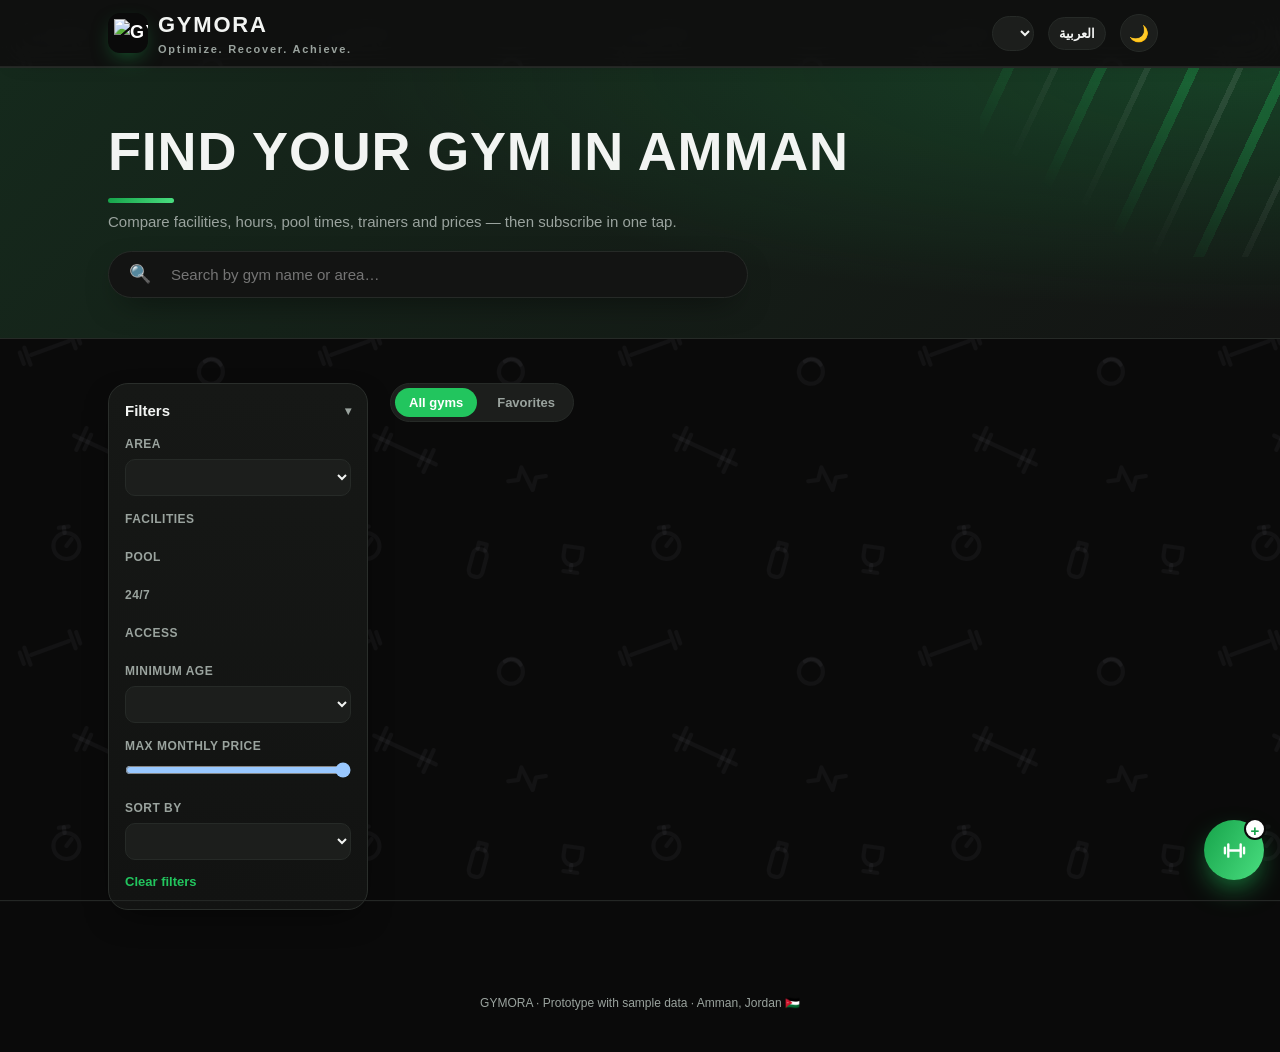
==== index.html @ 1927c097 "Exercise library: all 873 exercises with photos, instructions, search & filters Co-Authored-By: Clau" ====
<!DOCTYPE html>
<html lang="en" dir="ltr">
<head>
  <meta charset="UTF-8" />
  <meta name="viewport" content="width=device-width, initial-scale=1.0, viewport-fit=cover" />
  <title>GYMORA — Optimize. Recover. Achieve.</title>

  <!-- Installable web app (Add to Home Screen) -->
  <link rel="manifest" href="manifest.json" />
  <meta name="theme-color" content="#22c55e" />
  <meta name="mobile-web-app-capable" content="yes" />
  <meta name="apple-mobile-web-app-capable" content="yes" />
  <meta name="apple-mobile-web-app-status-bar-style" content="black-translucent" />
  <meta name="apple-mobile-web-app-title" content="GYMORA" />
  <link rel="apple-touch-icon" href="icon-180.png" />
  <link rel="icon" type="image/png" href="icon-192.png" />

  <link rel="stylesheet" href="styles.css" />
</head>
<body data-theme="dark">
  <!-- Splash screen (shown once per session, fades out after load) -->
  <div id="splash" aria-hidden="true">
    <img src="logo-mark.png" alt="" width="96" height="96" />
    <div class="splash-name">GYMORA</div>
    <div class="splash-tag">Optimize. Recover. Achieve.</div>
  </div>
  <script>
    (function () {
      var s = document.getElementById("splash");
      if (sessionStorage.getItem("gym_splashed")) { s.remove(); return; }
      sessionStorage.setItem("gym_splashed", "1");
      window.addEventListener("load", function () {
        setTimeout(function () {
          s.classList.add("hide");
          setTimeout(function () { s.remove(); }, 450);
        }, 750);
      });
    })();
  </script>

  <!-- Top bar -->
  <header class="topbar">
    <div class="wrap topbar-inner">
      <div class="brand">
        <span class="logo"><img src="logo-mark.png" alt="GYMORA logo" /></span>
        <span>GYMORA<small id="brandTag">Optimize. Recover. Achieve.</small></span>
      </div>
      <div class="spacer"></div>
      <select id="currencySel" class="control" title="Currency"></select>
      <button id="langToggle" class="control" style="font-weight:700">العربية</button>
      <button id="themeToggle" class="icon-btn" title="Theme">🌙</button>
      <div id="authSlot"></div>
    </div>
  </header>

  <!-- Hero -->
  <section class="hero">
    <div class="wrap">
      <h1 id="heroTitle">Find your gym in Amman</h1>
      <p id="heroSub">Compare facilities, hours, pool times, trainers and prices — then subscribe in one tap.</p>
      <div class="searchbar">
        <span style="font-size:18px;align-self:center;padding-inline-start:6px">🔍</span>
        <input id="searchInput" type="text" placeholder="Search by gym name or area…" />
      </div>
    </div>
  </section>

  <main class="wrap">
    <!-- category circles: GYMs / Nutrition / Supplements / Rank -->
    <div class="cats" id="catStrip"></div>
    <div class="layout">
      <!-- Filters -->
      <aside class="panel filters" id="filtersPanel">
        <button class="filters-head" id="filtersToggle" type="button">
          <span id="lblFilters">Filters</span>
          <span class="filters-head-right">
            <span class="filters-count" id="filtersCount"></span>
            <span class="chev" id="filtersChev">▾</span>
          </span>
        </button>
        <div id="filtersBody">

        <div class="field">
          <label id="lblArea">Area</label>
          <select id="areaSel"></select>
        </div>

        <div class="field">
          <label id="lblFacilities">Facilities</label>
          <div class="chips" id="facilChips"></div>
        </div>

        <div class="field">
          <label id="lblPool">Pool</label>
          <div class="chips" id="poolChips"></div>
        </div>

        <div class="field">
          <label id="lbl247">24/7</label>
          <div class="chips" id="h247Chips"></div>
        </div>

        <div class="field">
          <label id="lblAccess">Access</label>
          <div class="chips" id="accessChips"></div>
        </div>

        <div class="field">
          <label id="lblAge">Minimum age</label>
          <select id="ageSel"></select>
        </div>

        <div class="field">
          <label id="lblPrice">Max monthly price</label>
          <input id="priceRange" type="range" min="20" max="80" step="1" value="80" />
          <div class="range-val" id="priceVal"></div>
        </div>

        <div class="field">
          <label id="lblSort">Sort by</label>
          <select id="sortSel"></select>
        </div>

        <button class="linkbtn" id="clearBtn">Clear filters</button>
        </div>
      </aside>

      <!-- Content -->
      <section>
        <!-- LIST VIEW -->
        <div id="listWrap">
          <div class="results-head">
            <div class="tabs">
              <button class="tab active" id="tabAll">All gyms</button>
              <button class="tab" id="tabFav">Favorites</button>
            </div>
            <span class="count" id="resultCount"></span>
          </div>
          <div class="grid" id="grid" style="display:grid"></div>
        </div>

        <!-- DETAIL VIEW -->
        <div id="detailView" style="display:none"></div>

        <!-- FEATURE VIEW (nutrition / supplements / rank pages) -->
        <div id="featureView" style="display:none"></div>
      </section>
    </div>
  </main>

  <div class="footer">
    GYMORA · Prototype with sample data · Amman, Jordan 🇯🇴
  </div>

  <!-- Payment explainer modal -->
  <div class="modal-back" id="modalBack">
    <div class="modal">
      <h3 id="modalTitle">How payment will work</h3>
      <div id="modalBody"></div>
      <button class="btn" id="modalClose" style="width:100%;margin-top:6px">Close</button>
    </div>
  </div>

  <!-- Auth / account modal -->
  <div class="auth-back" id="authBack">
    <div class="auth-modal" id="authModal"></div>
  </div>

  <!-- Compare tray + modal -->
  <div class="cmp-tray" id="cmpTray"></div>
  <div class="auth-back" id="cmpBack">
    <div class="auth-modal wide" id="cmpModal"></div>
  </div>

  <!-- Quick check-in (one tap → camera → points) -->
  <button class="fab-checkin" id="quickCheckin" aria-label="Check in" title="Check in">
    <svg viewBox="0 0 24 24" fill="none" stroke="currentColor" stroke-width="2.1" stroke-linecap="round" stroke-linejoin="round">
      <path d="M6.5 6.5v11M17.5 6.5v11M3.5 9.5v5M20.5 9.5v5M6.5 12h11"/>
    </svg>
    <span class="fab-plus">+</span>
  </button>
  <input id="quickCheckinInput" type="file" accept="image/*" capture="environment" hidden />

  <!-- Toast -->
  <div class="toast" id="toast"></div>

  <!-- To enable real photo AI later, uncomment and point at your deployed endpoint:
       <script>window.GYMORA_CONFIG = { aiEndpoint: "/.netlify/functions/analyze-food" };</script> -->
  <script src="data.js"></script>
  <script src="cloud.js"></script>
  <script src="keys.js"></script>
  <script src="app.js"></script>
  <script src="auth.js"></script>
  <script src="plan.js"></script>
  <script src="nutrition.js"></script>
  <script src="portals.js"></script>
  <script src="engage.js"></script>
  <script src="rank.js"></script>
  <script src="workouts.js"></script>
  <script src="shop.js"></script>
  <script src="videos.js"></script>
  <script src="exlib.js"></script>
  <script src="premium.js"></script>
  <script src="onboarding.js"></script>
</body>
</html>
---- styles.css ----
/* =============================================================
   GYMORA — styles. Theming via CSS variables + [data-theme].
   Works offline (no external fonts/CDN required).
   ============================================================= */

:root {
  /* GYMORA brand — signature green. One color, ours. */
  --accent: #22c55e;
  --accent-2: #4ade80;
  --bg: #f4f6f8;
  --surface: #ffffff;
  --surface-2: #eef1f4;
  --text: #16202b;
  --muted: #64748b;
  --border: #e2e8f0;
  --shadow: 0 6px 24px rgba(15, 23, 42, .08);
  --radius: 16px;
}

[data-theme="dark"] {
  /* Icon-black — matches the GYMORA logo background */
  --bg: #0a0a0a;
  --surface: #141414;
  --surface-2: #1d1d1d;
  --text: #f2f4f2;
  --muted: #9aa39e;
  --border: #262a27;
  --shadow: 0 6px 24px rgba(0, 0, 0, .45);
}

* { box-sizing: border-box; margin: 0; padding: 0; }

body {
  font-family: -apple-system, "Segoe UI", Roboto, "Helvetica Neue", Arial, "Noto Sans Arabic", sans-serif;
  background: var(--bg);
  color: var(--text);
  line-height: 1.5;
  transition: background .25s, color .25s;
}
[dir="rtl"] body { font-family: "Segoe UI", "Noto Sans Arabic", Tahoma, Arial, sans-serif; }

a { color: inherit; text-decoration: none; }
button { font-family: inherit; cursor: pointer; }
img { max-width: 100%; }

.wrap { max-width: 1100px; margin: 0 auto; padding: 0 18px; }

/* ---------- Top bar ---------- */
.topbar {
  position: sticky; top: 0; z-index: 40;
  background: color-mix(in srgb, var(--surface) 85%, transparent);
  backdrop-filter: blur(10px);
  border-bottom: 1px solid var(--border);
}
.topbar-inner {
  display: flex; align-items: center; gap: 14px;
  height: 62px;
}
.brand { display: flex; align-items: center; gap: 10px; font-weight: 800; font-size: 20px; }
.brand .logo {
  width: 40px; height: 40px; border-radius: 12px;
  background: #0a0a0a;
  display: grid; place-items: center; color: #fff; font-size: 18px;
  overflow: hidden; padding: 6px;
  flex-shrink: 0;
}
.brand .logo img { width: 100%; height: 100%; object-fit: contain; display: block; }
.brand small { display: block; font-size: 11px; font-weight: 600; color: var(--muted); }
.spacer { flex: 1; }

.control {
  background: var(--surface-2); border: 1px solid var(--border);
  color: var(--text); border-radius: 10px; padding: 8px 10px; font-size: 13px;
  white-space: nowrap; flex-shrink: 0;
}
.icon-btn {
  width: 38px; height: 38px; border-radius: 10px; border: 1px solid var(--border);
  background: var(--surface-2); color: var(--text); font-size: 16px;
  display: grid; place-items: center;
}
.icon-btn:hover { border-color: var(--accent); }
/* keep controls from being squeezed/cut off; let the brand shrink instead */
.icon-btn, #authSlot, #accentPicker { flex-shrink: 0; }
.brand { min-width: 0; }
.brand > span { overflow: hidden; text-overflow: ellipsis; white-space: nowrap; }

/* Fit the top bar on phones: hide accent dots (still in Account → Preferences),
   drop the tagline, and tighten controls so Sign in always fits. */
@media (max-width: 560px) {
  .topbar-inner { gap: 8px; }
  #accentPicker { display: none !important; }
  .brand small { display: none; }
  .brand { font-size: 17px; }
  .brand .logo { width: 36px; height: 36px; font-size: 15px; border-radius: 10px; padding: 5px; }
  .control { padding: 7px 9px; font-size: 12px; }
  .icon-btn { width: 34px; height: 34px; font-size: 14px; }
  .avatar-sm { width: 32px; height: 32px; font-size: 13px; flex-shrink: 0; }
}
@media (max-width: 360px) {
  .topbar-inner { gap: 6px; }
  .wrap { padding: 0 12px; }
}

/* ---------- Hero ---------- */
.hero {
  background: linear-gradient(135deg, color-mix(in srgb, var(--accent) 16%, var(--surface)), var(--surface));
  border-bottom: 1px solid var(--border);
  padding: 34px 0 26px;
}
.hero h1 { font-size: 30px; line-height: 1.2; margin-bottom: 8px; }
.hero p { color: var(--muted); max-width: 620px; }
.searchbar {
  margin-top: 18px; display: flex; gap: 10px; max-width: 640px;
  background: var(--surface); border: 1px solid var(--border);
  border-radius: 14px; padding: 8px; box-shadow: var(--shadow);
}
.searchbar input {
  flex: 1; border: none; background: transparent; color: var(--text);
  font-size: 15px; padding: 8px 10px; outline: none;
}

/* ---------- Layout ---------- */
.layout { display: grid; grid-template-columns: 260px 1fr; gap: 22px; padding: 24px 0 60px; }
@media (max-width: 860px) { .layout { grid-template-columns: 1fr; } }

/* ---------- Filters ---------- */
.panel {
  background: var(--surface); border: 1px solid var(--border);
  border-radius: var(--radius); padding: 16px; box-shadow: var(--shadow);
}
.filters { position: sticky; top: 78px; align-self: start; }
/* On phones the layout is one column, so sticky filters overlap the cards — pin only on wide screens */
@media (max-width: 860px) { .filters { position: static; top: auto; } }
.filters h3 { font-size: 15px; margin-bottom: 4px; }
.filters-head { width: 100%; display: flex; align-items: center; justify-content: space-between; background: none; border: none; color: var(--text); font-size: 15px; font-weight: 800; padding: 2px 0; cursor: pointer; }
.filters-head-right { display: flex; align-items: center; gap: 8px; }
.filters-count { background: var(--accent); color: #fff; font-size: 11px; font-weight: 800; border-radius: 999px; padding: 2px 8px; display: none; }
.filters-count.show { display: inline-block; }
.chev { transition: transform .2s; font-size: 12px; color: var(--muted); }
.filters.collapsed .chev { transform: rotate(-90deg); }
.filters.collapsed #filtersBody { display: none; }
#filtersBody { margin-top: 4px; }
.field { margin-top: 14px; }
.field label { display: block; font-size: 12px; font-weight: 700; color: var(--muted); margin-bottom: 6px; text-transform: uppercase; letter-spacing: .04em; }
.field select, .field input[type="range"] { width: 100%; }
.field select { padding: 9px; border-radius: 10px; border: 1px solid var(--border); background: var(--surface-2); color: var(--text); }
.chips { display: flex; flex-wrap: wrap; gap: 6px; }
.chip {
  font-size: 12px; padding: 6px 10px; border-radius: 999px;
  border: 1px solid var(--border); background: var(--surface-2); color: var(--text);
  display: inline-flex; align-items: center; gap: 5px;
}
.chip.active { background: var(--accent); border-color: var(--accent); color: #fff; }
.range-val { font-size: 12px; color: var(--muted); margin-top: 4px; }
.linkbtn { background: none; border: none; color: var(--accent); font-weight: 700; font-size: 13px; padding: 0; margin-top: 14px; }

/* ---------- Tabs + results header ---------- */
.results-head { display: flex; align-items: center; gap: 12px; margin-bottom: 14px; flex-wrap: wrap; }
.tabs { display: flex; gap: 6px; background: var(--surface-2); border: 1px solid var(--border); border-radius: 12px; padding: 4px; }
.tab { border: none; background: transparent; color: var(--muted); font-weight: 700; font-size: 13px; padding: 7px 14px; border-radius: 9px; }
.tab.active { background: var(--surface); color: var(--text); box-shadow: var(--shadow); }
.count { color: var(--muted); font-size: 13px; }

/* ---------- Gym grid ---------- */
/* Compact banners: 2-up on phones/tablets, 3-up on wide monitors */
.grid { display: grid; grid-template-columns: repeat(2, 1fr); gap: 12px; }
@media (min-width: 1000px) { .grid { grid-template-columns: repeat(3, 1fr); } }
.card {
  background: var(--surface); border: 1px solid var(--border); border-radius: var(--radius);
  overflow: hidden; box-shadow: var(--shadow); display: flex; flex-direction: column;
  transition: transform .15s, border-color .15s;
}
.card:hover { transform: translateY(-3px); border-color: var(--accent); }
.card-media { height: 92px; position: relative; display: grid; place-items: center; color: #fff; }
.g-a { background: linear-gradient(135deg, #16a34a, #0ea5e9); }
.g-b { background: linear-gradient(135deg, #db2777, #7c3aed); }
.g-c { background: linear-gradient(135deg, #334155, #0f172a); }
.g-d { background: linear-gradient(135deg, #0ea5e9, #22d3ee); }
.g-e { background: linear-gradient(135deg, #f59e0b, #ef4444); }
.g-f { background: linear-gradient(135deg, #7c3aed, #2563eb); }
.card-media .media-emoji { font-size: 30px; opacity: .9; }
.badge {
  position: absolute; top: 10px; inset-inline-start: 10px;
  background: rgba(0,0,0,.4); color: #fff; font-size: 11px; font-weight: 700;
  padding: 4px 9px; border-radius: 999px; backdrop-filter: blur(4px);
}
.fav {
  position: absolute; top: 8px; inset-inline-end: 8px;
  width: 34px; height: 34px; border-radius: 50%; border: none;
  background: rgba(0,0,0,.35); color: #fff; font-size: 16px; display: grid; place-items: center;
}
.fav.on { color: #f43f5e; background: #fff; }
.card-body { padding: 11px; display: flex; flex-direction: column; gap: 6px; flex: 1; }
.card-title { font-size: 15px; font-weight: 800; }
.card-meta { font-size: 13px; color: var(--muted); display: flex; align-items: center; gap: 6px; }
.rating { color: #f59e0b; font-weight: 700; font-size: 13px; }
.facil-row { display: flex; gap: 5px; flex-wrap: wrap; }
.facil { font-size: 15px; }
.card-foot { display: flex; align-items: center; justify-content: space-between; margin-top: auto; padding-top: 8px; border-top: 1px solid var(--border); }
.price { font-weight: 800; font-size: 16px; }
.price small { font-size: 12px; color: var(--muted); font-weight: 600; }
.btn {
  background: var(--accent); color: #fff; border: none; border-radius: 10px;
  padding: 9px 14px; font-weight: 700; font-size: 13px;
}
.btn.ghost { background: var(--surface-2); color: var(--text); border: 1px solid var(--border); }
.btn:hover { filter: brightness(1.05); }

.empty { text-align: center; padding: 60px 20px; color: var(--muted); }

/* ---------- Detail view ---------- */
.detail-hero { height: 190px; border-radius: var(--radius); display: grid; place-items: center; color: #fff; position: relative; margin-bottom: 18px; }
.detail-hero .media-emoji { font-size: 64px; }
.backbtn { display: inline-flex; align-items: center; gap: 6px; background: var(--surface); border: 1px solid var(--border); color: var(--text); border-radius: 10px; padding: 8px 14px; font-weight: 700; font-size: 13px; margin-bottom: 14px; }
.detail-grid { display: grid; grid-template-columns: 1fr 320px; gap: 20px; align-items: start; }
@media (max-width: 860px) { .detail-grid { grid-template-columns: 1fr; } }
.section { margin-bottom: 18px; }
.section h4 { font-size: 15px; margin-bottom: 10px; display: flex; align-items: center; gap: 8px; }
.kv { display: flex; justify-content: space-between; padding: 8px 0; border-bottom: 1px dashed var(--border); font-size: 14px; }
.kv span:first-child { color: var(--muted); }
.facil-grid { display: grid; grid-template-columns: repeat(auto-fill, minmax(140px, 1fr)); gap: 8px; }
.facil-item { display: flex; align-items: center; gap: 8px; padding: 9px 11px; background: var(--surface-2); border-radius: 10px; font-size: 13px; }
.trainer { display: flex; align-items: center; justify-content: space-between; padding: 11px 0; border-bottom: 1px solid var(--border); }
.trainer .who { display: flex; align-items: center; gap: 11px; }
.avatar { width: 40px; height: 40px; border-radius: 50%; background: linear-gradient(135deg,var(--accent),var(--accent-2)); color:#fff; display: grid; place-items: center; font-weight: 800; }
.trainer .spec { font-size: 12px; color: var(--muted); }
.plan { display: flex; align-items: center; justify-content: space-between; padding: 12px; border: 1px solid var(--border); border-radius: 12px; margin-bottom: 8px; }
.plan.best { border-color: var(--accent); box-shadow: 0 0 0 2px color-mix(in srgb, var(--accent) 25%, transparent); }
.plan .pname { font-weight: 700; }
.pool-times { display: flex; gap: 10px; }
.pool-card { flex: 1; background: var(--surface-2); border-radius: 12px; padding: 12px; text-align: center; }
.pool-card .lbl { font-size: 12px; color: var(--muted); font-weight: 700; }
.pool-card .val { font-size: 13px; font-weight: 600; margin-top: 4px; }
.offer { display: inline-flex; align-items: center; gap: 6px; background: color-mix(in srgb, var(--accent) 14%, var(--surface)); color: var(--accent); border: 1px solid color-mix(in srgb, var(--accent) 40%, transparent); font-size: 12px; font-weight: 700; padding: 5px 10px; border-radius: 999px; margin: 0 6px 6px 0; }
.contact-btns { display: flex; gap: 8px; margin-top: 10px; }
.contact-btns .btn { flex: 1; text-align: center; }

/* preview feature tiles */
.coming { display: grid; grid-template-columns: repeat(auto-fill, minmax(160px,1fr)); gap: 10px; }
.coming .tile { background: var(--surface-2); border: 1px dashed var(--border); border-radius: 12px; padding: 14px; }
.coming .tile .ico { font-size: 22px; }
.coming .tile .t { font-size: 13px; font-weight: 700; margin-top: 6px; }
.soon { font-size: 10px; font-weight: 800; color: var(--accent); text-transform: uppercase; letter-spacing: .05em; }

/* ---------- Modal ---------- */
.modal-back { position: fixed; inset: 0; background: rgba(2,6,23,.55); display: none; place-items: center; z-index: 60; padding: 20px; }
.modal-back.open { display: grid; }
.modal { background: var(--surface); border: 1px solid var(--border); border-radius: var(--radius); max-width: 440px; width: 100%; padding: 22px; box-shadow: var(--shadow); }
.modal h3 { margin-bottom: 10px; }
.modal p { color: var(--muted); font-size: 14px; }
.modal .steps { margin: 14px 0; display: flex; flex-direction: column; gap: 10px; }
.modal .step { display: flex; gap: 10px; align-items: flex-start; font-size: 14px; }
.modal .step .n { width: 24px; height: 24px; border-radius: 50%; background: var(--accent); color: #fff; font-size: 12px; font-weight: 800; display: grid; place-items: center; flex: none; }

.footer { text-align: center; color: var(--muted); font-size: 12px; padding: 24px 0 40px; }

/* =============================================================
   Auth & account
   ============================================================= */
/* top-bar account control */
.auth-btn { display: inline-flex; align-items: center; gap: 8px; }
.avatar-sm {
  width: 36px; height: 36px; border-radius: 50%; border: 2px solid var(--border);
  background: linear-gradient(135deg, var(--accent), var(--accent-2)); color: #fff;
  font-weight: 800; font-size: 14px; display: grid; place-items: center; cursor: pointer;
}
.avatar-sm:hover { border-color: var(--accent); }

/* big auth modal */
.auth-back { position: fixed; inset: 0; background: rgba(2,6,23,.6); display: none; z-index: 70; overflow-y: auto; }
.auth-back.open { display: block; }
.auth-modal {
  background: var(--surface); border: 1px solid var(--border); border-radius: var(--radius);
  width: 100%; max-width: 460px; margin: 40px auto; box-shadow: var(--shadow);
  padding: 24px; position: relative;
}
.auth-modal.wide { max-width: 720px; padding: 0; overflow: hidden; }
.auth-x { position: absolute; top: 14px; inset-inline-end: 14px; width: 32px; height: 32px; border-radius: 8px; border: 1px solid var(--border); background: var(--surface-2); color: var(--text); font-size: 16px; }
.auth-title { font-size: 22px; font-weight: 800; margin-bottom: 4px; }
.auth-sub { color: var(--muted); font-size: 14px; margin-bottom: 18px; }

.google-btn {
  width: 100%; display: flex; align-items: center; justify-content: center; gap: 10px;
  background: #fff; color: #1f2937; border: 1px solid #dadce0; border-radius: 10px;
  padding: 11px; font-weight: 700; font-size: 14px; cursor: pointer;
}
.google-btn:hover { background: #f8f9fa; }
.google-g { width: 18px; height: 18px; }
.divider { display: flex; align-items: center; gap: 10px; color: var(--muted); font-size: 12px; margin: 16px 0; }
.divider::before, .divider::after { content: ""; height: 1px; background: var(--border); flex: 1; }

.form-row { margin-bottom: 12px; }
.form-row label { display: block; font-size: 12px; font-weight: 700; color: var(--muted); margin-bottom: 5px; }
.form-row input, .form-row select {
  width: 100%; padding: 11px 12px; border-radius: 10px; border: 1px solid var(--border);
  background: var(--surface-2); color: var(--text); font-size: 14px; outline: none;
}
.form-row input:focus, .form-row select:focus { border-color: var(--accent); }
.form-two { display: grid; grid-template-columns: 1fr 1fr; gap: 12px; }
.btn.block { width: 100%; padding: 12px; font-size: 15px; margin-top: 4px; }
.auth-link { background: none; border: none; color: var(--accent); font-weight: 700; font-size: 13px; cursor: pointer; padding: 0; }
.auth-foot { text-align: center; margin-top: 16px; }
.form-err { background: color-mix(in srgb, #ef4444 12%, var(--surface)); color: #ef4444; border: 1px solid color-mix(in srgb,#ef4444 40%,transparent); border-radius: 10px; padding: 9px 12px; font-size: 13px; margin-bottom: 12px; display: none; }
.form-err.show { display: block; }
.note { background: var(--surface-2); border: 1px dashed var(--border); border-radius: 10px; padding: 10px 12px; font-size: 12px; color: var(--muted); margin-top: 14px; }

/* account layout: sidebar + content */
.acct { display: grid; grid-template-columns: 210px 1fr; min-height: 460px; }
@media (max-width: 640px) { .acct { grid-template-columns: 1fr; } }
.acct-side { background: var(--surface-2); border-inline-end: 1px solid var(--border); padding: 22px 14px; }
@media (max-width: 640px) { .acct-side { border-inline-end: none; border-bottom: 1px solid var(--border); } }
.acct-profilecard { text-align: center; margin-bottom: 16px; }
.avatar-lg { width: 66px; height: 66px; border-radius: 50%; background: linear-gradient(135deg,var(--accent),var(--accent-2)); color:#fff; font-weight:800; font-size: 26px; display: grid; place-items: center; margin: 0 auto 10px; }
.acct-name { font-weight: 800; font-size: 16px; }
.acct-email { color: var(--muted); font-size: 12px; word-break: break-all; }
.acct-nav { display: flex; flex-direction: column; gap: 3px; margin-top: 8px; }
@media (max-width: 640px) { .acct-nav { flex-direction: row; flex-wrap: wrap; } }
.acct-nav button { text-align: start; background: none; border: none; color: var(--text); font-size: 14px; font-weight: 600; padding: 9px 11px; border-radius: 9px; cursor: pointer; display: flex; align-items: center; gap: 9px; }
.acct-nav button:hover { background: var(--surface); }
.acct-nav button.active { background: var(--accent); color: #fff; }
.acct-body { padding: 24px; overflow-y: auto; }
.acct-body h3 { font-size: 18px; margin-bottom: 4px; }
.acct-body .h-sub { color: var(--muted); font-size: 13px; margin-bottom: 18px; }
.stat-row { display: flex; gap: 12px; margin-bottom: 18px; }
.stat { flex: 1; background: var(--surface-2); border: 1px solid var(--border); border-radius: 12px; padding: 12px; text-align: center; }
.stat .n { font-size: 22px; font-weight: 800; }
.stat .l { font-size: 11px; color: var(--muted); }

/* setting row with toggle */
.set-row { display: flex; align-items: center; justify-content: space-between; gap: 14px; padding: 13px 0; border-bottom: 1px solid var(--border); }
.set-row .txt .t { font-weight: 700; font-size: 14px; }
.set-row .txt .d { color: var(--muted); font-size: 12px; }
.switch { position: relative; display: inline-block; width: 46px; height: 26px; flex: none; }
.switch input { opacity: 0; width: 0; height: 0; }
.slider { position: absolute; inset: 0; background: var(--border); border-radius: 999px; transition: .2s; cursor: pointer; }
.slider::before { content: ""; position: absolute; height: 20px; width: 20px; inset-inline-start: 3px; top: 3px; background: #fff; border-radius: 50%; transition: .2s; }
.switch input:checked + .slider { background: var(--accent); }
.switch input:checked + .slider::before { transform: translateX(20px); }
[dir="rtl"] .switch input:checked + .slider::before { transform: translateX(-20px); }

.pill { display: inline-flex; align-items: center; gap: 6px; font-size: 12px; font-weight: 700; padding: 4px 10px; border-radius: 999px; }
.pill.on { background: color-mix(in srgb,#16a34a 16%,var(--surface)); color: #16a34a; }
.pill.off { background: var(--surface-2); color: var(--muted); }

.qr-box { display: flex; gap: 16px; align-items: center; background: var(--surface-2); border-radius: 12px; padding: 16px; margin: 12px 0; }
.qr { width: 120px; height: 120px; flex: none; background: #fff; border-radius: 8px; padding: 6px; }
.secret { font-family: monospace; font-size: 13px; background: var(--surface); border: 1px solid var(--border); border-radius: 8px; padding: 8px 10px; word-break: break-all; }
.codes { display: grid; grid-template-columns: 1fr 1fr; gap: 8px; margin-top: 10px; }
.codes span { font-family: monospace; background: var(--surface-2); border: 1px solid var(--border); border-radius: 8px; padding: 8px; text-align: center; font-size: 13px; }
.danger-btn { background: #ef4444; color: #fff; border: none; border-radius: 10px; padding: 11px 16px; font-weight: 700; cursor: pointer; }
.danger-box { border: 1px solid color-mix(in srgb,#ef4444 40%,transparent); border-radius: 12px; padding: 16px; margin-top: 6px; }

.toast { position: fixed; bottom: 24px; inset-inline: 0; margin: 0 auto; width: max-content; max-width: 90%; background: var(--text); color: var(--bg); padding: 11px 18px; border-radius: 999px; font-weight: 700; font-size: 14px; box-shadow: var(--shadow); z-index: 90; opacity: 0; transform: translateY(12px); transition: .25s; pointer-events: none; }
.toast.show { opacity: 1; transform: translateY(0); }

.seg { display: inline-flex; gap: 6px; flex-wrap: wrap; }
.seg button { background: var(--surface-2); border: 1px solid var(--border); color: var(--text); border-radius: 999px; padding: 8px 14px; font-size: 13px; font-weight: 600; cursor: pointer; }
.seg button.active { background: var(--accent); border-color: var(--accent); color: #fff; }

/* =============================================================
   New features: 24/7, occupancy, reviews, schedule, compare, weight
   ============================================================= */
/* badges column on card media */
.badges { position: absolute; top: 10px; inset-inline-start: 10px; display: flex; flex-direction: column; gap: 6px; align-items: flex-start; }
.badges .badge { position: static; }
.badge-247 { background: #16a34a; color: #fff; }

/* occupancy indicator */
.occ { display: inline-flex; align-items: center; gap: 6px; font-size: 12px; color: var(--muted); font-weight: 600; }
.occ .dot { width: 9px; height: 9px; border-radius: 50%; }
.occ-quiet .dot { background: #22c55e; } .occ-quiet { color: #16a34a; }
.occ-moderate .dot { background: #f59e0b; } .occ-moderate { color: #d97706; }
.occ-busy .dot { background: #ef4444; } .occ-busy { color: #dc2626; }
.occ-bar { height: 6px; border-radius: 999px; background: var(--surface-2); overflow: hidden; margin-top: 6px; }
.occ-bar > span { display: block; height: 100%; border-radius: 999px; }

/* reviews */
.review { padding: 11px 0; border-bottom: 1px solid var(--border); }
.rev-top { display: flex; align-items: center; justify-content: space-between; }
.rev-top b { font-size: 14px; }
.rev-stars { color: #f59e0b; font-size: 13px; letter-spacing: 1px; }
.rev-text { font-size: 13px; color: var(--text); margin: 4px 0; }
.rev-date { font-size: 11px; color: var(--muted); }

/* class schedule */
.sched { display: flex; flex-direction: column; gap: 4px; }
.sched-day { display: grid; grid-template-columns: 70px 1fr; gap: 8px; align-items: center; padding: 7px 0; border-bottom: 1px dashed var(--border); }
.sched-dname { font-weight: 700; font-size: 13px; color: var(--muted); }
.sched-items { display: flex; flex-wrap: wrap; gap: 6px; }
.sched-item { font-size: 12px; background: var(--surface-2); border: 1px solid var(--border); border-radius: 999px; padding: 4px 10px; }

/* compare toggle on card */
.cmp-toggle { width: 100%; background: var(--surface-2); border: 1px solid var(--border); color: var(--text); border-radius: 10px; padding: 8px; font-size: 12px; font-weight: 700; cursor: pointer; }
.cmp-toggle.on { background: var(--accent); border-color: var(--accent); color: #fff; }

/* compare tray */
.cmp-tray { position: fixed; bottom: 0; inset-inline: 0; z-index: 55; background: var(--surface); border-top: 1px solid var(--border); box-shadow: 0 -6px 24px rgba(0,0,0,.1); transform: translateY(110%); transition: transform .25s; }
.cmp-tray.show { transform: translateY(0); }
.cmp-inner { max-width: 1100px; margin: 0 auto; padding: 12px 18px; display: flex; align-items: center; gap: 12px; flex-wrap: wrap; }
.cmp-chips { display: flex; gap: 8px; flex-wrap: wrap; flex: 1; }
.cmp-chip { display: inline-flex; align-items: center; gap: 6px; background: var(--surface-2); border: 1px solid var(--border); border-radius: 999px; padding: 5px 6px 5px 12px; font-size: 13px; font-weight: 600; }
.cmp-chip button { border: none; background: var(--border); color: var(--text); width: 20px; height: 20px; border-radius: 50%; cursor: pointer; font-size: 12px; }

/* compare table */
.cmp-table { width: 100%; border-collapse: collapse; font-size: 14px; }
.cmp-table th, .cmp-table td { padding: 11px 12px; text-align: center; border-bottom: 1px solid var(--border); }
.cmp-table th { font-size: 15px; }
.cmp-th-sub { font-size: 11px; color: var(--muted); font-weight: 500; }
.cmp-lbl { text-align: start; color: var(--muted); font-weight: 700; font-size: 12px; text-transform: uppercase; letter-spacing: .03em; }

/* weight tracker */
.wchart { width: 100%; height: auto; background: var(--surface-2); border-radius: 12px; margin: 12px 0; }
.wlist { display: flex; flex-direction: column; }
.w-entry { display: flex; align-items: center; justify-content: space-between; padding: 9px 0; border-bottom: 1px solid var(--border); font-size: 14px; }
.stat .n small { font-size: 12px; color: var(--muted); font-weight: 600; }

/* personalized plan */
.week { display: grid; grid-template-columns: repeat(7, 1fr); gap: 6px; }
@media (max-width: 520px) { .week { grid-template-columns: repeat(4, 1fr); } }
.wk { background: var(--surface-2); border: 1px solid var(--border); border-radius: 10px; padding: 8px 6px; text-align: center; }
.wk.rest { opacity: .65; }
.wk:not(.rest) { border-color: var(--accent); }
.wk-d { font-weight: 800; font-size: 12px; }
.wk-w { font-size: 10px; color: var(--muted); margin-top: 4px; line-height: 1.2; }
.wk-block { border: 1px solid var(--border); border-radius: 12px; padding: 12px; margin-bottom: 10px; }
.wk-title { font-weight: 800; font-size: 14px; margin-bottom: 8px; color: var(--accent); }
.ex-row { display: flex; justify-content: space-between; align-items: center; padding: 6px 0; border-bottom: 1px dashed var(--border); font-size: 13px; }
.ex-row:last-child { border-bottom: none; }
.ex-sets { color: var(--muted); font-weight: 700; font-size: 12px; white-space: nowrap; }
.meal-row { display: flex; justify-content: space-between; align-items: center; gap: 12px; padding: 10px 0; border-bottom: 1px solid var(--border); }
.meal-items { font-size: 12px; color: var(--muted); margin-top: 2px; }
.meal-kcal { font-weight: 800; font-size: 13px; white-space: nowrap; }
.supp-row { display: flex; flex-direction: column; gap: 2px; padding: 9px 0; border-bottom: 1px solid var(--border); font-size: 13px; }
.supp-row span { color: var(--muted); font-size: 12px; }
input[type="time"].control { padding: 6px 8px; }

/* ---------- AI calorie tracker ---------- */
/* live "coming soon" tile (opens the tracker) */
.coming .tile.live { border-style: solid; border-color: var(--accent); cursor: pointer; transition: transform .12s, box-shadow .12s; }
.coming .tile.live:hover { transform: translateY(-2px); box-shadow: var(--shadow); }
.soon.live { color: #fff; background: var(--accent); border-radius: 999px; padding: 2px 8px; display: inline-block; margin-top: 8px; text-transform: none; letter-spacing: 0; }

/* daily summary: calorie ring + macro bars */
.ct-summary { display: flex; gap: 16px; align-items: center; background: var(--surface-2); border: 1px solid var(--border); border-radius: 14px; padding: 14px; margin-bottom: 16px; }
.ct-ringwrap { text-align: center; flex-shrink: 0; }
.ct-ring { display: block; }
.ct-ringnum { font-size: 19px; font-weight: 800; fill: var(--text); }
.ct-ringsub { font-size: 10px; font-weight: 700; fill: var(--muted); }
.ct-ringcap { font-size: 11px; color: var(--muted); font-weight: 700; margin-top: 4px; max-width: 92px; }
.ct-macros { flex: 1; display: flex; flex-direction: column; gap: 10px; min-width: 0; }
.mb-top { display: flex; justify-content: space-between; font-size: 12px; font-weight: 700; margin-bottom: 4px; }
.mb-top span:last-child { color: var(--muted); font-weight: 600; }
.mb-track { height: 8px; border-radius: 999px; background: var(--surface); border: 1px solid var(--border); overflow: hidden; }
.mb-track span { display: block; height: 100%; border-radius: 999px; transition: width .35s; }

/* photo dropzone */
.ct-drop { display: flex; flex-direction: column; align-items: center; gap: 4px; text-align: center;
  border: 2px dashed var(--border); border-radius: 14px; padding: 26px 16px; cursor: pointer; transition: border-color .15s, background .15s; }
.ct-drop:hover { border-color: var(--accent); background: color-mix(in srgb, var(--accent) 6%, var(--surface)); }
.ct-dropico { font-size: 30px; }
.ct-dropcta { font-weight: 800; font-size: 14px; }
.ct-drophint { font-size: 12px; color: var(--muted); max-width: 260px; }

/* preview + analyzing */
.ct-preview { position: relative; border-radius: 12px; overflow: hidden; }
.ct-preview img { width: 100%; max-height: 220px; object-fit: cover; display: block; }
.ct-preview.sm { width: 92px; height: 92px; flex-shrink: 0; }
.ct-preview.sm img { height: 92px; }
.ct-analyzing { position: absolute; inset: 0; display: flex; align-items: center; justify-content: center; gap: 10px;
  background: rgba(2,6,23,.55); color: #fff; font-weight: 700; font-size: 14px; }
.ct-spin { width: 18px; height: 18px; border: 3px solid rgba(255,255,255,.35); border-top-color: #fff; border-radius: 50%; animation: ctspin .8s linear infinite; }
@keyframes ctspin { to { transform: rotate(360deg); } }

/* result card */
.ct-result { display: flex; gap: 14px; align-items: flex-start; }
.ct-rbody { flex: 1; min-width: 0; }
.ct-detected { font-size: 15px; display: flex; align-items: center; gap: 6px; flex-wrap: wrap; }
.ct-conf { font-size: 10px; font-weight: 800; text-transform: uppercase; letter-spacing: .04em; color: var(--muted);
  background: var(--surface-2); border: 1px solid var(--border); border-radius: 999px; padding: 2px 7px; }
.ct-conf.ai { color: #fff; background: var(--accent); border-color: var(--accent); }
.ct-serving { font-size: 12px; color: var(--muted); margin-top: 2px; }
.ct-kcal { font-size: 26px; font-weight: 800; margin-top: 8px; line-height: 1; }
.ct-kcal span { color: var(--accent); }
.ct-macmini { font-size: 12px; color: var(--muted); margin-top: 4px; }
.ct-portion { display: flex; align-items: center; flex-wrap: wrap; gap: 6px; margin-top: 12px; }
.ct-plabel { font-size: 12px; font-weight: 700; color: var(--muted); margin-inline-end: 2px; }
.ct-portion .chip { cursor: pointer; }
.ct-correct { margin-top: 12px; }
.ct-correct label { display: block; font-size: 12px; color: var(--muted); margin-bottom: 4px; }
.ct-correct select { width: 100%; }
.ct-actions { display: flex; gap: 8px; margin-top: 14px; }
.ct-actions .btn { flex: 1; }
@media (max-width: 520px) { .ct-result { flex-direction: column; } .ct-preview.sm { width: 100%; height: 160px; } .ct-preview.sm img { height: 160px; } }

/* today's food log */
.food-row { display: flex; justify-content: space-between; align-items: center; gap: 12px; padding: 10px 0; border-bottom: 1px solid var(--border); }
.food-row.total { border-bottom: none; border-top: 2px solid var(--border); margin-top: 4px; padding-top: 12px; }
.fr-l { display: flex; align-items: center; gap: 10px; min-width: 0; }
.fr-emo { font-size: 22px; flex-shrink: 0; }
.fr-name { font-weight: 700; font-size: 14px; }
.fr-name small { color: var(--muted); font-weight: 700; }
.fr-mac { font-size: 11px; color: var(--muted); margin-top: 2px; }
.fr-r { display: flex; align-items: center; gap: 8px; white-space: nowrap; }
.fr-r small { color: var(--muted); }
.fr-del { color: #ef4444 !important; font-size: 14px; }

/* custom avatar image (top bar + profile) */
.avatar-sm, .avatar-lg { overflow: hidden; }
.avatar-img { width: 100%; height: 100%; object-fit: cover; border-radius: 50%; display: block; }
.avatar-edit { display: flex; align-items: center; gap: 14px; margin: 4px 0 16px; }
.avatar-edit .avatar-lg { flex-shrink: 0; }
.avatar-edit .btn { margin-inline-end: 8px; }

/* food search + browse (calorie tracker v2) */
.ct-searchbox { width: 100%; padding: 11px 13px; border: 1px solid var(--border); border-radius: 12px;
  background: var(--surface-2); color: var(--text); font-size: 14px; font-family: inherit; }
.ct-foods { display: grid; grid-template-columns: repeat(2, 1fr); gap: 8px; margin-top: 12px;
  max-height: 300px; overflow-y: auto; }
@media (min-width: 620px) { .ct-foods { grid-template-columns: repeat(3, 1fr); } }
.ct-food { display: flex; align-items: center; gap: 8px; text-align: start; padding: 9px 10px;
  border: 1px solid var(--border); border-radius: 12px; background: var(--surface); color: var(--text); }
.ct-food:hover { border-color: var(--accent); background: color-mix(in srgb, var(--accent) 6%, var(--surface)); }
.ct-food .fr-emo { font-size: 18px; }
.ct-food-n { font-size: 13px; font-weight: 700; line-height: 1.1; flex: 1; min-width: 0; }
.ct-food small { color: var(--muted); font-size: 11px; white-space: nowrap; }
.ct-photobtn { display: block; text-align: center; margin-top: 12px; padding: 11px;
  border: 2px dashed var(--border); border-radius: 12px; cursor: pointer; font-weight: 700; font-size: 13px; }
.ct-photobtn:hover { border-color: var(--accent); }

/* ---------- role portals (coach / owner / staff / admin) ---------- */
.portal-list { display: flex; flex-direction: column; }
.portal-row { display: flex; align-items: center; justify-content: space-between; gap: 10px;
  padding: 10px 0; border-bottom: 1px solid var(--border); }
.pr-l { display: flex; align-items: center; gap: 10px; min-width: 0; }
.portal-av { width: 38px; height: 38px; border-radius: 50%; display: grid; place-items: center;
  background: var(--accent); color: #fff; font-weight: 800; font-size: 13px; flex-shrink: 0; }
.pr-name { font-weight: 700; font-size: 14px; display: flex; align-items: center; gap: 6px; }
.pr-meta { font-size: 12px; color: var(--muted); margin-top: 2px; }
.pr-r { display: flex; align-items: center; gap: 6px; flex-wrap: wrap; justify-content: flex-end; }
.btn.sm { padding: 6px 10px; font-size: 12px; }
.compose textarea { width: 100%; font-family: inherit; }
.verify-demo { background: var(--surface-2); border: 1px dashed var(--border); border-radius: 10px;
  padding: 10px 12px; font-size: 13px; margin-bottom: 12px; }
.verify-demo b { font-size: 18px; letter-spacing: 3px; color: var(--accent); }

/* ---------- points & rewards ---------- */
.reward-grid { display: grid; grid-template-columns: repeat(2, 1fr); gap: 10px; margin-top: 10px; }
@media (min-width: 620px) { .reward-grid { grid-template-columns: repeat(3, 1fr); } }
.reward-card { border: 1px solid var(--border); border-radius: 14px; padding: 12px; text-align: center;
  background: var(--surface-2); display: flex; flex-direction: column; align-items: center; gap: 4px; }
.reward-card.owned { opacity: .6; }
.rw-ico { font-size: 26px; }
.rw-name { font-size: 13px; font-weight: 700; line-height: 1.15; }
.rw-from { font-size: 11px; color: var(--muted); }
.rw-cost { font-size: 13px; font-weight: 800; color: var(--accent); margin: 4px 0; }
.reward-card .btn { width: 100%; padding: 7px; font-size: 13px; }

/* =============================================================
   SPORTY REFRESH — energetic, athletic visual theme
   (appended overrides — tweak or remove this whole block freely)
   ============================================================= */
:root {
  /* GYMORA green — the brand color. Not user-changeable. */
  --accent: #22c55e;
  --accent-2: #4ade80;
  --accent-grad: linear-gradient(120deg, #16a34a, #4ade80);
  --accent-glow: 0 8px 22px -8px color-mix(in srgb, var(--accent) 60%, transparent);
  --radius: 18px;
  --shadow: 0 10px 30px -12px rgba(15, 23, 42, .18);
}
[data-theme="dark"] {
  --bg: #0a0a0a; --surface: #131413; --surface-2: #1c1e1c;
  --shadow: 0 12px 34px -14px rgba(0, 0, 0, .7);
}

/* subtle gym watermark — faint mix: dumbbell, kettlebell, barbell,
   stopwatch, water bottle, heartbeat, trophy */
body {
  background-color: var(--bg);
  background-image: url("data:image/svg+xml,%3Csvg xmlns='http://www.w3.org/2000/svg' width='300' height='300' viewBox='0 0 300 300'%3E%3Cg fill='none' stroke='rgba(130,130,140,0.08)' stroke-width='4' stroke-linecap='round' stroke-linejoin='round'%3E%3Cg transform='translate(50 48) rotate(-20)'%3E%3Cpath d='M-20 0 H20'/%3E%3Cpath d='M-24 -9 V9'/%3E%3Cpath d='M-30 -6 V6'/%3E%3Cpath d='M24 -9 V9'/%3E%3Cpath d='M30 -6 V6'/%3E%3C/g%3E%3Cg transform='translate(213 62) rotate(12)'%3E%3Ccircle cx='0' cy='10' r='12'/%3E%3Cpath d='M-8 1 A 10 10 0 0 1 8 1'/%3E%3C/g%3E%3Cg transform='translate(105 150) rotate(25)'%3E%3Cpath d='M-34 0 H34'/%3E%3Cpath d='M-26 -12 V12'/%3E%3Cpath d='M-19 -8 V8'/%3E%3Cpath d='M26 -12 V12'/%3E%3Cpath d='M19 -8 V8'/%3E%3C/g%3E%3Cg transform='translate(232 178) rotate(-8)'%3E%3Cpath d='M-24 0 h10 l5 -12 l8 24 l5 -12 h10'/%3E%3C/g%3E%3Cg transform='translate(66 243) rotate(-8)'%3E%3Ccircle cx='0' cy='3' r='13'/%3E%3Cpath d='M0 -10 V-16'/%3E%3Cpath d='M-5 -16 H5'/%3E%3Cpath d='M0 3 L6 -3'/%3E%3C/g%3E%3Cg transform='translate(178 262) rotate(15)'%3E%3Crect x='-7' y='-13' width='14' height='28' rx='6'/%3E%3Cpath d='M-4 -13 V-19 H4 V-13'/%3E%3C/g%3E%3Cg transform='translate(272 260) rotate(8)'%3E%3Cpath d='M-9 -13 H9 V-4 A 9 9 0 0 1 -9 -4 Z'/%3E%3Cpath d='M0 5 V10'/%3E%3Cpath d='M-7 12 H7'/%3E%3C/g%3E%3C/g%3E%3C/svg%3E");
  background-attachment: fixed;
}

/* smoother micro-interactions */
.btn, .card, .chip, .tab, .icon-btn, .control, .reward-card, .ct-food, .portal-row {
  transition: transform .15s ease, box-shadow .15s ease, filter .15s ease, border-color .15s ease, background .15s ease;
}

/* headings — tighter, bolder, athletic */
h1, .hero h1, .acct-body h3 { letter-spacing: -.02em; font-weight: 900; }
.acct-body h3 { font-size: 20px; }
.section h4, .acct-body h4 { text-transform: uppercase; letter-spacing: .06em; font-size: 13px; }

/* HERO — bold gradient banner with an accent underline */
.hero {
  position: relative; overflow: hidden;
  background:
    radial-gradient(120% 150% at 100% 0%, color-mix(in srgb, var(--accent) 24%, transparent), transparent 60%),
    linear-gradient(135deg, color-mix(in srgb, var(--accent) 12%, var(--surface)), var(--surface));
  padding: 44px 0 34px;
}
.hero h1 { font-size: 38px; }
.hero h1::after {
  content: ""; display: block; width: 66px; height: 5px; margin-top: 14px;
  border-radius: 999px; background: var(--accent-grad);
}
@media (max-width: 560px) { .hero { padding: 30px 0 24px; } .hero h1 { font-size: 27px; } }
.searchbar { border-radius: 16px; }
.searchbar:focus-within { border-color: var(--accent); box-shadow: var(--accent-glow); }

/* BUTTONS — gradient fill, uppercase punch, lift on hover */
.btn {
  background: var(--accent-grad); border-radius: 12px; font-weight: 800;
  letter-spacing: .03em; box-shadow: var(--accent-glow);
}
.btn:hover { transform: translateY(-1px); filter: brightness(1.04); }
.btn:active { transform: translateY(0); }
.btn.ghost { background: var(--surface-2); box-shadow: none; }
.btn.ghost:hover { border-color: var(--accent); color: var(--accent); }

/* TOP BAR + brand */
.topbar { box-shadow: 0 1px 0 var(--border), 0 8px 22px -20px rgba(0, 0, 0, .55); }
.brand .logo { box-shadow: var(--accent-glow); }

/* CARDS — hover lift, accent ring, photo depth */
.card:hover {
  transform: translateY(-4px);
  border-color: color-mix(in srgb, var(--accent) 45%, var(--border));
  box-shadow: 0 18px 42px -16px rgba(15, 23, 42, .30);
}
.card-media::after {
  content: ""; position: absolute; inset: 0; pointer-events: none;
  background: linear-gradient(180deg, transparent 52%, rgba(0, 0, 0, .30));
}
.card-media .media-emoji { position: relative; z-index: 1; text-shadow: 0 4px 12px rgba(0, 0, 0, .35); }
.badge { background: rgba(2, 6, 23, .55); font-weight: 800; letter-spacing: .02em; }
.badge-247, .filters-count { background: var(--accent-grad); }

/* CHIPS / TABS / STATS */
.chip.active { background: var(--accent-grad); border-color: transparent; box-shadow: var(--accent-glow); }
.tab.active { box-shadow: 0 4px 14px -6px rgba(15, 23, 42, .25); }
.stat .n { letter-spacing: -.02em; }
.reward-card:hover { transform: translateY(-3px); border-color: color-mix(in srgb, var(--accent) 40%, var(--border)); box-shadow: var(--shadow); }

/* focus rings */
.control:focus, .field select:focus, input:focus, select:focus, textarea:focus { outline: none; }
.field select:focus, .control:focus { border-color: var(--accent); box-shadow: var(--accent-glow); }

/* ---------- strength rank (Liftoff-style) ---------- */
.rank-card {
  position: relative; text-align: center; padding: 22px 16px; margin-bottom: 18px;
  border-radius: 16px; border: 2px solid var(--tier);
  background:
    radial-gradient(120% 140% at 50% 0%, color-mix(in srgb, var(--tier) 22%, transparent), transparent 65%),
    var(--surface-2);
  box-shadow: 0 10px 30px -14px color-mix(in srgb, var(--tier) 65%, transparent);
}
.rank-medal { font-size: 34px; }
.rank-tier { font-size: 26px; font-weight: 900; letter-spacing: -.02em; color: var(--tier); margin-top: 2px; }
.rank-total { font-size: 14px; margin-top: 6px; }
.rank-total small { color: var(--muted); }
.rank-next { max-width: 340px; margin: 12px auto 0; text-align: start; }
.rank-pct { font-size: 12px; color: var(--muted); margin-top: 10px; font-weight: 700; }
.rank-lifts { display: grid; grid-template-columns: repeat(3, 1fr); gap: 10px; }
@media (max-width: 520px) { .rank-lifts { grid-template-columns: 1fr; } }
.rank-lift { border: 1px solid var(--border); border-radius: 14px; padding: 12px; text-align: center; background: var(--surface-2); }
.rl-name { font-size: 12px; font-weight: 800; margin-bottom: 6px; }
.rl-badge { display: inline-block; color: #fff; font-size: 11px; font-weight: 800; padding: 3px 10px; border-radius: 999px; }
.rl-nums { font-size: 12px; margin-top: 7px; }
.rl-nums small { color: var(--muted); }

/* ---------- home category circles ---------- */
.cats { display: flex; gap: 6px; justify-content: space-around; padding: 18px 4px 2px; }
.cat { background: none; border: none; display: flex; flex-direction: column; align-items: center; gap: 7px; color: var(--text); padding: 4px; }
.cat-circle {
  width: 62px; height: 62px; border-radius: 50%; display: grid; place-items: center;
  font-size: 26px; background: var(--surface); border: 2px solid var(--border);
  box-shadow: var(--shadow); transition: transform .15s, border-color .15s, box-shadow .15s;
}
.cat:hover .cat-circle { transform: translateY(-2px); border-color: var(--accent); }
.cat.on .cat-circle { background: var(--accent-grad); border-color: transparent; box-shadow: var(--accent-glow); }
.cat-l { font-size: 12px; font-weight: 800; }
.cat.on .cat-l { color: var(--accent); }
@media (min-width: 700px) { .cats { justify-content: center; gap: 44px; } .cat-circle { width: 72px; height: 72px; font-size: 30px; } }

/* feature pages (nutrition / supplements / rank on the main screen) */
.feature-panel { padding: 20px; margin-bottom: 40px; }

/* ---------- account side-menu drawer ---------- */
.auth-modal.drawer {
  position: fixed; top: 0; inset-inline-end: 0; height: 100dvh;
  width: min(440px, 100vw); max-width: none; margin: 0; border-radius: 0;
  overflow-y: auto; animation: drawerIn .22s ease;
  padding: 0;
}
@keyframes drawerIn { from { transform: translateX(100%); opacity: .6; } to { transform: none; opacity: 1; } }
[dir="rtl"] .auth-modal.drawer { animation-name: drawerInRtl; }
@keyframes drawerInRtl { from { transform: translateX(-100%); opacity: .6; } to { transform: none; opacity: 1; } }
.menu-head { display: flex; align-items: center; gap: 14px; padding: 22px 20px 10px; }
.menu-head .avatar-lg { flex-shrink: 0; }
.mh-txt { min-width: 0; }
.mh-txt .acct-email { overflow: hidden; text-overflow: ellipsis; white-space: nowrap; }
.menu-list { display: flex; flex-direction: column; padding: 6px 14px 26px; }
.menu-item {
  display: flex; align-items: center; gap: 12px; width: 100%;
  padding: 14px 8px; background: none; border: none; border-bottom: 1px solid var(--border);
  color: var(--text); font-size: 14px; font-weight: 700; text-align: start; cursor: pointer;
}
.menu-item:hover { color: var(--accent); }
.mi-ic { width: 26px; text-align: center; font-size: 17px; flex-shrink: 0; }
.mi-l { flex: 1; min-width: 0; display: flex; align-items: center; gap: 10px; overflow: hidden; }
.mi-arrow { color: var(--muted); font-size: 20px; line-height: 1; }
.mi-signout { color: #ef4444; }
.mi-signout:hover { color: #ef4444; }
/* faded values on security rows (email / password / statuses) */
.sec-val { color: var(--muted); opacity: .5; font-weight: 600; font-size: 12px; overflow: hidden; text-overflow: ellipsis; white-space: nowrap; }
.sec-hub { padding: 0; }
.sec-head { display: flex; align-items: center; gap: 10px; padding: 18px 20px 4px; font-size: 16px; }
.backchip {
  width: 36px; height: 36px; border-radius: 12px; border: 1px solid var(--border);
  background: var(--surface-2); color: var(--text); font-size: 22px; line-height: 1; flex-shrink: 0;
}
.backchip:hover { border-color: var(--accent); color: var(--accent); }
.auth-modal.drawer .acct-body { padding: 16px 20px 30px; }

/* workout tracker inputs */
.ws-addset { display: flex; gap: 8px; margin-top: 10px; }
.ws-addset .control { flex: 1; min-width: 0; }
.ws-addex { display: flex; gap: 8px; margin-top: 12px; }
.ws-addex select { flex: 1; min-width: 0; padding: 9px; border-radius: 10px; border: 1px solid var(--border); background: var(--surface-2); color: var(--text); }

/* rank leaderboard */
.lb-list { display: flex; flex-direction: column; margin-top: 10px; }
.lb-row {
  display: flex; align-items: center; gap: 10px;
  padding: 9px 10px; border-bottom: 1px solid var(--border); font-size: 14px;
}
.lb-row.me { background: color-mix(in srgb, var(--accent) 10%, var(--surface)); border-radius: 10px; border-bottom-color: transparent; }
.lb-place { width: 26px; text-align: center; font-weight: 900; color: var(--muted); flex-shrink: 0; }
.lb-row:nth-child(1) .lb-place, .lb-row:nth-child(2) .lb-place, .lb-row:nth-child(3) .lb-place { color: #f59e0b; }
.lb-av { width: 30px; height: 30px; font-size: 11px; }
.lb-name { flex: 1; min-width: 0; font-weight: 700; overflow: hidden; text-overflow: ellipsis; white-space: nowrap; }
.lb-score { font-weight: 900; font-variant-numeric: tabular-nums; }

/* calorie tracker: amount + unit controls */
.ct-amt { width: 92px; }
.ct-basehint { color: var(--muted); font-size: 11px; white-space: nowrap; }

/* Face ID sign-in button */
.faceid-btn { margin-top: 8px; }
.faceid-ico { font-size: 17px; display: inline-grid; place-items: center; width: 22px; height: 22px;
  border: 2px solid color-mix(in srgb, var(--accent) 70%, transparent); border-radius: 6px; }

/* =============================================================
   MODERN UI — 2026 refresh to match the GYMORA icon
   (appended overrides — flat black, green accent, pill shapes)
   ============================================================= */

/* On-brand gym-card gradients (replaces the old purple/pink mix) */
.g-a { background: linear-gradient(135deg, #064e3b, #22c55e); }
.g-b { background: linear-gradient(135deg, #052e16, #16a34a); }
.g-c { background: linear-gradient(135deg, #134e4a, #2dd4bf); }
.g-d { background: linear-gradient(135deg, #14532d, #84cc16); }
.g-e { background: linear-gradient(135deg, #064e3b, #10b981); }
.g-f { background: linear-gradient(135deg, #171717, #4b5563); }
.card-media { height: 108px; }
.card-media::after {
  content: ""; position: absolute; inset: 0;
  background: linear-gradient(180deg, transparent 55%, rgba(0, 0, 0, .35));
}
.card-media .media-emoji { z-index: 1; filter: drop-shadow(0 4px 10px rgba(0,0,0,.4)); }

/* Pill-shaped controls everywhere */
.control, .icon-btn, .chip, .tab, .btn, .linkbtn, .backchip { border-radius: 999px; }
.searchbar { border-radius: 999px; padding: 6px 8px 6px 14px; }
.searchbar input { font-size: 15px; }
.tabs { border-radius: 999px; }

/* Cards — softer, floatier */
.card { border-radius: 20px; }
.panel, .auth-modal, .modal { border-radius: 20px; }

/* Top bar — glassier, thin accent edge */
.topbar {
  background: color-mix(in srgb, var(--surface) 72%, transparent);
  backdrop-filter: blur(16px) saturate(1.4);
  -webkit-backdrop-filter: blur(16px) saturate(1.4);
}
.topbar-inner { height: 66px; }
.brand > span { letter-spacing: .04em; }

/* Hero — bigger, tighter, with a soft green bloom */
.hero { padding: 52px 0 40px; }
.hero h1 { font-size: clamp(30px, 6vw, 44px); letter-spacing: -.03em; }
.hero p { font-size: 15px; }

/* Category circles — squircles with a glow when active */
.cat-circle { border-radius: 26px; }
.cat.on .cat-circle { box-shadow: 0 10px 30px -8px color-mix(in srgb, var(--accent) 70%, transparent); }

/* Focus states — green ring instead of default outline */
.control:focus-visible, .searchbar input:focus-visible, .btn:focus-visible {
  outline: 2px solid var(--accent); outline-offset: 2px;
}

/* Dark theme: lift cards off the black with a faint edge highlight */
[data-theme="dark"] .card,
[data-theme="dark"] .panel {
  border-color: #2a2e2b;
  background: linear-gradient(180deg, #161816, #121312);
}
[data-theme="dark"] .topbar { border-bottom-color: #222522; }

/* =============================================================
   MODERN UI v2 — icon system, card art, brand pattern
   ============================================================= */

/* Category tiles: crisp line icons instead of emoji */
.cat-circle svg { width: 26px; height: 26px; color: var(--muted); transition: color .15s; }
.cat:hover .cat-circle svg { color: var(--accent); }
.cat.on .cat-circle svg { color: #fff; }
@media (min-width: 700px) { .cat-circle svg { width: 30px; height: 30px; } }

/* Card art: italic monogram + diagonal brand stripes (like the logo) */
.card-media, .detail-hero { position: relative; overflow: hidden; }
.card-media::before, .detail-hero::before {
  content: ""; position: absolute; inset: -20%;
  background: repeating-linear-gradient(115deg,
    transparent 0 26px, rgba(255, 255, 255, .07) 26px 34px,
    transparent 34px 70px, rgba(0, 0, 0, .10) 70px 78px);
}
.media-mono {
  position: relative; z-index: 1;
  font-size: 64px; font-weight: 900; font-style: italic;
  letter-spacing: -.04em; line-height: 1;
  color: rgba(255, 255, 255, .92);
  text-shadow: 0 6px 24px rgba(0, 0, 0, .35);
  transform: skewX(-6deg);
}
.detail-hero .media-mono { font-size: 96px; }

/* Frosted-glass favorite button */
.fav {
  background: rgba(10, 10, 10, .35) !important;
  backdrop-filter: blur(8px); -webkit-backdrop-filter: blur(8px);
  border: 1px solid rgba(255, 255, 255, .25) !important;
  color: #fff; border-radius: 999px;
}
.fav.on { background: #fff !important; color: #ef4444; border-color: #fff !important; }

/* Facility emoji → quiet chips */
.facil {
  font-size: 13px; padding: 4px 7px; border-radius: 9px;
  background: var(--surface-2); border: 1px solid var(--border);
  line-height: 1;
}

/* Hero: brand accent pattern in the corner (from the GYMORA brand kit) */
.hero::after {
  content: ""; position: absolute; top: -30px; inset-inline-end: -40px;
  width: 340px; height: 220px; pointer-events: none; opacity: .5;
  background: repeating-linear-gradient(115deg,
    transparent 0 34px, color-mix(in srgb, var(--accent) 55%, transparent) 34px 44px,
    transparent 44px 78px, color-mix(in srgb, var(--text) 18%, transparent) 78px 84px);
  mask-image: linear-gradient(215deg, #000 30%, transparent 75%);
  -webkit-mask-image: linear-gradient(215deg, #000 30%, transparent 75%);
}

/* Badges on card art: frosted pills */
.badge {
  background: rgba(10, 10, 10, .45) !important;
  backdrop-filter: blur(6px); -webkit-backdrop-filter: blur(6px);
  border: 1px solid rgba(255, 255, 255, .18);
  border-radius: 999px; color: #fff;
}
.badge-247 { background: color-mix(in srgb, var(--accent) 85%, #000) !important; border-color: transparent; }

/* Section headings: modern eyebrow style */
.section h4 { color: var(--muted); }

/* Tabs pill container matches surface */
.tabs { padding: 4px; }
.tab.active { background: var(--accent); color: #fff; box-shadow: none; }

/* =============================================================
   MODERN UI v3 — "do everything" pass
   Display font · bottom tab bar · bottom sheets · motion ·
   stat tiles · sticky CTA · safe areas · skeletons · splash
   ============================================================= */

/* ---- Display font (bundled, offline) ---- */
@font-face {
  font-family: "Barlow Condensed";
  src: url("fonts/BarlowCondensed-Bold.ttf") format("truetype");
  font-weight: 700; font-style: normal; font-display: swap;
}
@font-face {
  font-family: "Barlow Condensed";
  src: url("fonts/BarlowCondensed-SemiBold.ttf") format("truetype");
  font-weight: 600; font-style: normal; font-display: swap;
}
.hero h1, #detailView h1, .auth-title, .acct-body h3, .card-title,
.splash-name, .brand > span, .dstat .n, .stat .n, .price {
  font-family: "Barlow Condensed", -apple-system, "Segoe UI", sans-serif;
}
.hero h1 { font-weight: 700; text-transform: uppercase; letter-spacing: .015em; font-size: clamp(36px, 7.5vw, 54px); }
#detailView h1 { font-weight: 700; text-transform: uppercase; letter-spacing: .01em; font-size: 34px; }
.card-title { font-weight: 600; font-size: 19px; letter-spacing: .01em; }
.auth-title { font-weight: 700; text-transform: uppercase; font-size: 26px; }
.brand > span { font-weight: 700; font-size: 22px; letter-spacing: .08em; }
@media (max-width: 560px) { .brand > span { font-size: 19px; letter-spacing: .05em; } }
.price { font-size: 20px; }

/* ---- Inline line icons ---- */
.fico { width: 16px; height: 16px; vertical-align: -3px; }
.fico.pin { width: 13px; height: 13px; vertical-align: -2px; color: var(--accent); }
.facil .fico { width: 15px; height: 15px; vertical-align: -3px; color: var(--muted); }
.facil-item .fico { width: 18px; height: 18px; color: var(--accent); flex-shrink: 0; }
.chip .fico { width: 14px; height: 14px; color: currentColor; }
.rating { color: var(--accent); font-weight: 800; }

/* ---- Detail page: stat tiles + sticky subscribe bar ---- */
.dstats { display: grid; grid-template-columns: repeat(3, 1fr); gap: 10px; margin: 14px 0; }
.dstat {
  background: var(--surface); border: 1px solid var(--border); border-radius: 16px;
  padding: 12px 8px; text-align: center;
}
.dstat .n { font-size: 24px; font-weight: 700; color: var(--accent); line-height: 1.1; }
.dstat .l { font-size: 11px; color: var(--muted); margin-top: 2px; text-transform: uppercase; letter-spacing: .05em; }
.detail-hero { height: 170px; border-radius: 22px; }

.sticky-cta {
  position: fixed; z-index: 44;
  left: 14px; right: 14px; bottom: calc(14px + env(safe-area-inset-bottom, 0px));
  display: flex; align-items: center; justify-content: space-between; gap: 12px;
  background: color-mix(in srgb, var(--surface) 80%, transparent);
  backdrop-filter: blur(16px); -webkit-backdrop-filter: blur(16px);
  border: 1px solid var(--border); border-radius: 20px;
  padding: 10px 12px 10px 18px; box-shadow: 0 16px 40px -12px rgba(0, 0, 0, .5);
  max-width: 560px; margin: 0 auto;
}
.sticky-cta .sc-price b { font-size: 20px; font-family: "Barlow Condensed", sans-serif; }
.sticky-cta .sc-price small { color: var(--muted); }
#detailView { padding-bottom: 90px; }

/* ---- Account stat tiles (brand-kit "overview" style) ---- */
.stat {
  background: var(--surface-2); border: 1px solid var(--border); border-radius: 16px;
  padding: 12px 8px;
}
.stat .n { font-size: 26px; font-weight: 700; color: var(--accent); }
.stat .l { text-transform: uppercase; letter-spacing: .05em; font-size: 10.5px; }

/* ---- Bottom tab bar on phones ---- */
@media (max-width: 860px) {
  .cats {
    position: fixed; left: 0; right: 0; bottom: 0; z-index: 46;
    display: flex; justify-content: space-around; align-items: flex-start;
    gap: 0; margin: 0; overflow: visible;
    background: color-mix(in srgb, var(--surface) 82%, transparent);
    backdrop-filter: blur(18px) saturate(1.3); -webkit-backdrop-filter: blur(18px) saturate(1.3);
    border-top: 1px solid var(--border);
    padding: 8px 8px calc(8px + env(safe-area-inset-bottom, 0px));
  }
  .cat { flex: 1 1 0; min-width: 0; max-width: none; padding: 2px 0; gap: 3px; }
  .cat-circle {
    width: 42px; height: 42px; border-radius: 14px;
    border: none; background: transparent; box-shadow: none;
  }
  .cat-circle svg { width: 24px; height: 24px; }
  .cat.on .cat-circle { background: color-mix(in srgb, var(--accent) 18%, transparent); box-shadow: none; }
  .cat.on .cat-circle svg { color: var(--accent); }
  .cat-l { font-size: 10.5px; letter-spacing: .02em; white-space: nowrap; overflow: hidden; text-overflow: ellipsis; max-width: 100%; }
  main.wrap { padding-bottom: 96px; }
  .footer { padding-bottom: 96px; }
  .toast { bottom: calc(96px + env(safe-area-inset-bottom, 0px)); }
  .sticky-cta { bottom: calc(84px + env(safe-area-inset-bottom, 0px)); }
  .cmp-tray { bottom: calc(84px + env(safe-area-inset-bottom, 0px)) !important; }
}

/* ---- Bottom sheets on phones (auth + account) ---- */
@media (max-width: 640px) {
  .auth-back.open { display: flex; align-items: flex-end; }
  .auth-modal, .auth-modal.drawer {
    width: 100%; max-width: 100%; margin: 0;
    border-radius: 26px 26px 0 0; border-bottom: none;
    max-height: 92dvh; overflow-y: auto;
    padding-bottom: calc(24px + env(safe-area-inset-bottom, 0px));
    animation: sheetUp .32s cubic-bezier(.2, .9, .3, 1) both;
  }
  .auth-modal::before {
    content: ""; display: block; width: 40px; height: 4px; border-radius: 999px;
    background: var(--border); margin: -8px auto 14px;
  }
}

/* ---- Safe areas (notch / home indicator, esp. in the native app) ---- */
.topbar { padding-top: env(safe-area-inset-top, 0px); }

/* ---- Motion ---- */
@keyframes fadeUp { from { opacity: 0; transform: translateY(14px); } to { opacity: 1; transform: none; } }
@keyframes sheetUp { from { transform: translateY(40%); opacity: .6; } to { transform: none; opacity: 1; } }
@keyframes heartPop { 0% { transform: scale(1); } 40% { transform: scale(1.35); } 100% { transform: scale(1); } }
@keyframes shimmer { from { background-position: -200% 0; } to { background-position: 200% 0; } }
@keyframes splashIn { from { opacity: 0; transform: scale(.86); } to { opacity: 1; transform: scale(1); } }

.grid .card { animation: fadeUp .4s ease both; }
.grid .card:nth-child(2) { animation-delay: .05s; }
.grid .card:nth-child(3) { animation-delay: .1s; }
.grid .card:nth-child(4) { animation-delay: .15s; }
.grid .card:nth-child(5) { animation-delay: .2s; }
.grid .card:nth-child(6) { animation-delay: .25s; }
.grid .card:nth-child(n+7) { animation-delay: .3s; }
#detailView, #featureView .feature-panel { animation: fadeUp .35s ease both; }
.fav.on { animation: heartPop .35s ease; }
.btn:active, .chip:active, .tab:active, .cat:active .cat-circle { transform: scale(.95); }
.btn, .chip, .tab, .cat-circle { transition: transform .12s ease, background .15s, color .15s, border-color .15s, box-shadow .15s; }

/* ---- Skeleton shimmer (utility for loading states) ---- */
.skeleton {
  background: linear-gradient(90deg, var(--surface-2) 25%, color-mix(in srgb, var(--surface-2) 60%, var(--surface)) 50%, var(--surface-2) 75%);
  background-size: 200% 100%; animation: shimmer 1.2s linear infinite;
  border-radius: 12px; color: transparent !important;
}

/* ---- Splash screen ---- */
#splash {
  position: fixed; inset: 0; z-index: 100; background: #0a0a0a;
  display: flex; flex-direction: column; align-items: center; justify-content: center; gap: 10px;
  transition: opacity .45s ease;
}
#splash img { animation: splashIn .5s cubic-bezier(.2, .9, .3, 1) both; }
.splash-name { color: #fff; font-weight: 700; font-size: 34px; letter-spacing: .18em; margin-inline-start: .18em; animation: fadeUp .5s .15s ease both; }
.splash-tag { color: #22c55e; font-size: 12px; font-weight: 700; text-transform: uppercase; letter-spacing: .22em; animation: fadeUp .5s .28s ease both; }
#splash.hide { opacity: 0; pointer-events: none; }

/* ---- Respect reduced-motion preferences ---- */
@media (prefers-reduced-motion: reduce) {
  .grid .card, #detailView, #featureView .feature-panel, .auth-modal, #splash img, .splash-name, .splash-tag { animation: none !important; }
  * { transition-duration: .01ms !important; }
}

/* ---- Quick check-in FAB ---- */
.fab-checkin {
  position: fixed; z-index: 48;
  inset-inline-end: 16px; bottom: calc(20px + env(safe-area-inset-bottom, 0px));
  width: 60px; height: 60px; border-radius: 50%;
  border: none; background: var(--accent-grad); color: #fff;
  display: grid; place-items: center;
  box-shadow: 0 12px 28px -6px color-mix(in srgb, var(--accent) 65%, transparent);
  transition: transform .15s ease, box-shadow .15s ease;
}
.fab-checkin svg { width: 27px; height: 27px; }
.fab-checkin .fab-plus {
  position: absolute; top: -2px; inset-inline-end: -2px;
  width: 22px; height: 22px; border-radius: 50%;
  background: #fff; color: #16a34a; font-weight: 900; font-size: 15px;
  line-height: 22px; text-align: center;
  border: 2px solid var(--bg);
}
.fab-checkin:hover { transform: translateY(-2px); }
.fab-checkin:active { transform: scale(.92); }
.fab-checkin.busy svg { animation: fabSpin 1s linear infinite; }
@keyframes fabSpin { to { transform: rotate(360deg); } }
@media (max-width: 860px) {
  .fab-checkin { bottom: calc(96px + env(safe-area-inset-bottom, 0px)); }
}

/* Native form controls (selects, inputs, date pickers) must follow the
   theme, or phones render them light-on-light / dark-on-dark. */
:root, body { color-scheme: light; }
[data-theme="dark"], [data-theme="dark"] body { color-scheme: dark; }

/* ---------- Onboarding wizard (one question at a time) ---------- */
.ob-back {
  position: fixed; inset: 0; z-index: 80; display: none;
  background: linear-gradient(160deg, color-mix(in srgb, var(--accent) 14%, var(--bg)), var(--bg) 55%);
  overflow-y: auto; padding: 20px;
}
.ob-back.open { display: flex; align-items: center; justify-content: center; }
.ob-card {
  width: 100%; max-width: 480px; background: var(--surface);
  border: 1px solid var(--border); border-radius: 22px;
  padding: 22px 22px 26px; box-shadow: var(--shadow);
  animation: obIn .3s ease both;
}
@keyframes obIn { from { opacity: 0; transform: translateY(14px); } to { opacity: 1; transform: none; } }
.ob-top { display: flex; align-items: center; gap: 12px; margin-bottom: 14px; }
.ob-nav {
  width: 34px; height: 34px; border-radius: 50%; border: 1px solid var(--border);
  background: var(--surface-2); color: var(--text); font-size: 16px; font-weight: 700;
  display: grid; place-items: center; cursor: pointer; flex: none;
}
.ob-progress { flex: 1; height: 6px; background: var(--surface-2); border-radius: 999px; overflow: hidden; }
.ob-progress span { display: block; height: 100%; background: var(--accent); border-radius: 999px; transition: width .3s; }
.ob-steplabel { font-size: 12px; font-weight: 700; color: var(--muted); text-transform: uppercase; letter-spacing: .05em; }
.ob-q { font-size: 24px; line-height: 1.25; margin: 8px 0 4px; }
.ob-sub { color: var(--muted); font-size: 14px; margin-bottom: 12px; }
.ob-opts { display: grid; gap: 10px; margin: 14px 0 6px; }
.ob-opts.two { grid-template-columns: 1fr 1fr; }
.ob-opt {
  padding: 14px 12px; border-radius: 16px; border: 2px solid var(--border);
  background: var(--surface-2); color: var(--text); font-weight: 700; font-size: 14px;
  text-align: center; cursor: pointer; transition: border-color .15s, background .15s, transform .12s;
}
.ob-opt:hover { border-color: var(--accent); }
.ob-opt:active { transform: scale(.97); }
.ob-opt.on { border-color: var(--accent); background: color-mix(in srgb, var(--accent) 14%, var(--surface-2)); }
.ob-opt .ob-ico { display: block; font-size: 30px; margin-bottom: 6px; }
.ob-inwrap { position: relative; margin: 12px 0; }
.ob-input {
  width: 100%; padding: 14px 16px; font-size: 18px; font-weight: 700; text-align: center;
  border: 2px solid var(--border); border-radius: 16px;
  background: var(--surface-2); color: var(--text); outline: none;
}
.ob-input:focus { border-color: var(--accent); }
.ob-unit {
  position: absolute; inset-inline-end: 16px; top: 50%; transform: translateY(-50%);
  color: var(--muted); font-weight: 700; font-size: 14px; pointer-events: none;
}
.auth-link.block-center { display: block; margin: 12px auto 0; text-align: center; }
.ob-center .ob-opt { text-align: center; }

/* ---------- Premium paywall ---------- */
.pm-lock { font-size: 44px; text-align: center; margin-top: 4px; }
.pm-feats { margin: 14px 0; display: grid; gap: 8px; }
.pm-feat { display: flex; gap: 8px; font-size: 13px; align-items: flex-start; }
.pm-cards { display: grid; grid-template-columns: repeat(3, 1fr); gap: 10px; margin-top: 4px; }
.pm-card {
  position: relative; padding: 18px 10px 14px; border-radius: 16px;
  border: 2px solid var(--border); background: var(--surface-2); color: var(--text);
  text-align: center; cursor: pointer; transition: border-color .15s, transform .12s;
  display: flex; flex-direction: column; align-items: center; gap: 4px;
}
.pm-card:hover { border-color: var(--accent); }
.pm-card:active { transform: scale(.97); }
.pm-card.popular { border-color: var(--accent); }
.pm-card.best { border-color: #f59e0b; }
.pm-badge {
  position: absolute; top: -10px; inset-inline: 0; margin: 0 auto; width: max-content;
  font-size: 10px; font-weight: 800; padding: 3px 8px; border-radius: 999px;
  background: var(--accent); color: #fff; text-transform: uppercase; letter-spacing: .03em;
}
.pm-card.best .pm-badge { background: #f59e0b; }
.pm-name { font-weight: 800; font-size: 13px; }
.pm-price { font-weight: 900; font-size: 19px; }
.pm-per { font-size: 11px; color: var(--muted); }
.pm-go { margin-top: 6px; pointer-events: none; }
.pm-chip {
  display: block; width: max-content; max-width: 100%; margin-bottom: 12px;
  font-size: 12px; font-weight: 800; padding: 6px 12px; border-radius: 999px;
  background: color-mix(in srgb, var(--accent) 15%, var(--surface-2));
  border: 1px solid var(--accent); color: var(--text);
}
@media (max-width: 560px) { .pm-cards { grid-template-columns: 1fr; } .pm-badge { inset-inline: auto 12px; } }

/* ---------- Exercise form-guide videos ---------- */
.vid-btn {
  display: inline-grid; place-items: center; vertical-align: middle;
  width: 22px; height: 22px; border-radius: 50%; border: none;
  background: var(--accent); color: #fff; font-size: 9px; padding-inline-start: 2px;
  cursor: pointer; margin-inline-end: 6px; transition: transform .12s, filter .15s;
}
.vid-btn:hover { filter: brightness(1.1); transform: scale(1.1); }
.ex-name { display: inline-flex; align-items: center; }
.vid-back {
  position: fixed; inset: 0; z-index: 85; background: rgba(2,6,23,.75);
  display: none; align-items: center; justify-content: center; padding: 20px;
}
.vid-back.open { display: flex; }
.vid-modal {
  position: relative; width: 100%; max-width: 720px;
  background: var(--surface); border: 1px solid var(--border);
  border-radius: 18px; padding: 20px; box-shadow: var(--shadow);
  animation: obIn .25s ease both;
}
.vid-title { font-weight: 800; font-size: 15px; margin-bottom: 12px; padding-inline-end: 40px; }
.vid-frame { position: relative; width: 100%; aspect-ratio: 16 / 9; border-radius: 12px; overflow: hidden; background: #000; }
.vid-frame iframe { position: absolute; inset: 0; width: 100%; height: 100%; }

/* ---------- Exercise library ---------- */
.lib-search { text-align: start; font-size: 14px; font-weight: 600; margin: 10px 0; }
.lib-filters { display: grid; grid-template-columns: repeat(3, 1fr); gap: 8px; }
.lib-filters select {
  padding: 9px 10px; border-radius: 12px; border: 1px solid var(--border);
  background: var(--surface-2); color: var(--text); font-size: 12px; font-weight: 600; min-width: 0;
}
.lib-grid { display: grid; grid-template-columns: repeat(auto-fill, minmax(200px, 1fr)); gap: 10px; }
.lib-card {
  display: flex; flex-direction: column; text-align: start; cursor: pointer; padding: 0;
  border: 1px solid var(--border); border-radius: 14px; overflow: hidden;
  background: var(--surface-2); color: var(--text); transition: border-color .15s, transform .12s;
}
.lib-card:hover { border-color: var(--accent); transform: translateY(-2px); }
.lib-thumb { width: 100%; aspect-ratio: 4 / 3; object-fit: cover; background: #fff; }
.lib-card-body { padding: 10px 12px 12px; }
.lib-name { font-weight: 800; font-size: 13px; line-height: 1.3; margin-bottom: 6px; }
.lib-meta { display: flex; flex-wrap: wrap; gap: 4px; }
.lib-chip { font-size: 10px; padding: 3px 8px; pointer-events: none; }
.lib-chip.lv-beginner { border-color: #22c55e; color: #22c55e; }
.lib-chip.lv-intermediate { border-color: #f59e0b; color: #f59e0b; }
.lib-chip.lv-expert { border-color: #ef4444; color: #ef4444; }
.lib-imgs { display: grid; grid-template-columns: 1fr 1fr; gap: 10px; margin: 12px 0; }
.lib-imgs img { width: 100%; border-radius: 12px; border: 1px solid var(--border); background: #fff; }
.lib-steps { padding-inline-start: 20px; display: grid; gap: 8px; font-size: 13px; line-height: 1.55; color: var(--text); }
.lib-spin { text-align: center; font-size: 34px; padding: 40px 0; }
@media (max-width: 560px) { .lib-grid { grid-template-columns: 1fr 1fr; } .lib-filters { grid-template-columns: 1fr; } }
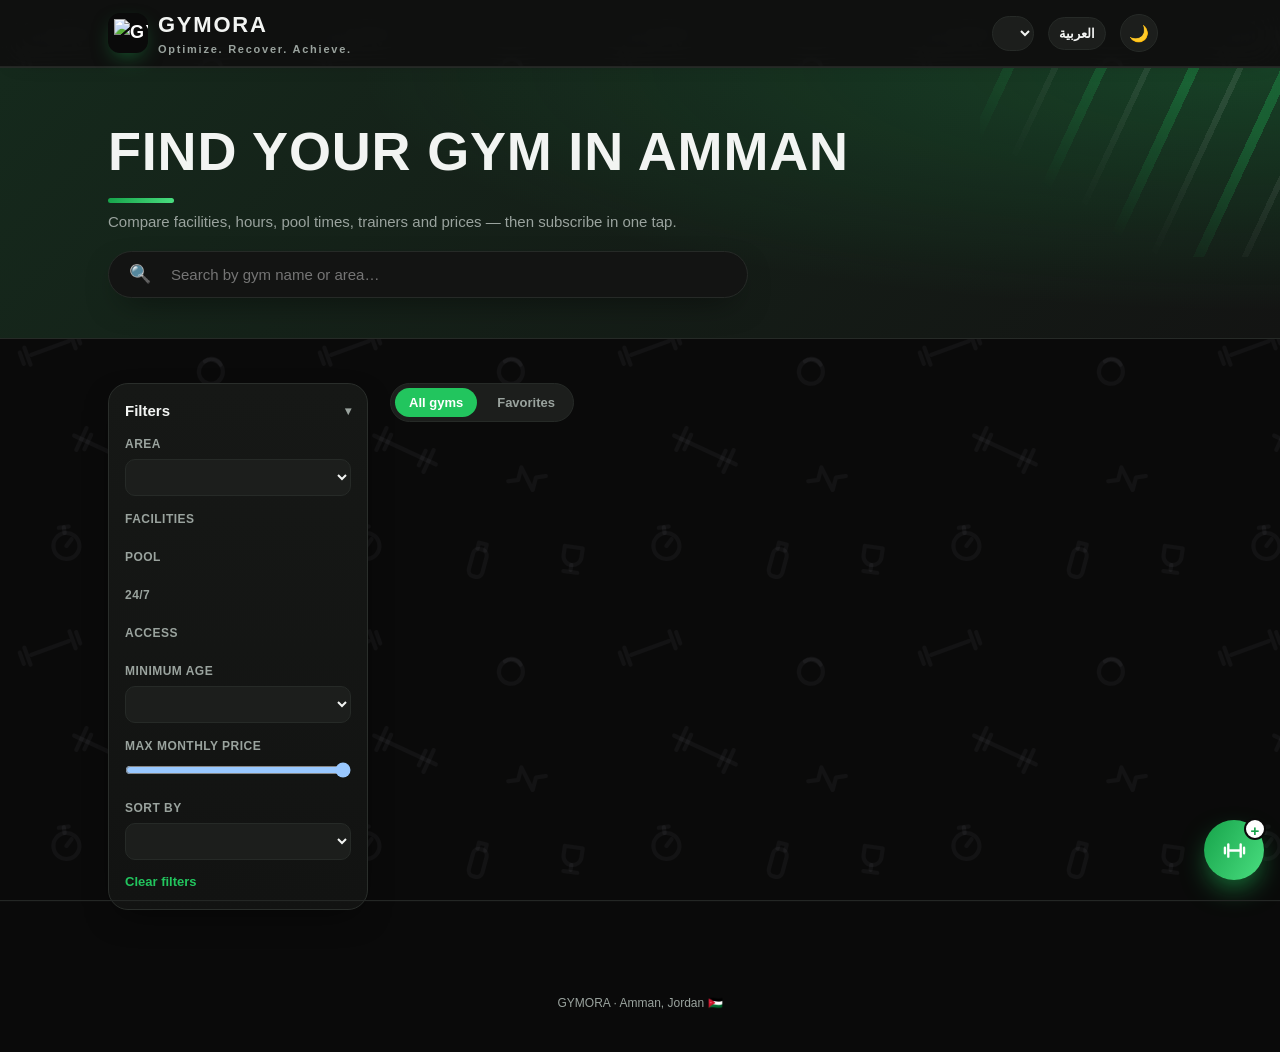
==== commit e6b3e511: "Gym list is database-first; footer reflects real vs sample data The app already loads the live gym l" ====
--- a/index.html
+++ b/index.html
@@ -16,6 +16,9 @@
   <link rel="icon" type="image/png" href="icon-192.png" />
 
   <link rel="stylesheet" href="styles.css" />
+  <!-- live design layer: applies the look published from the admin
+       Design studio before the first paint (cached, then refreshed) -->
+  <script src="theme.js"></script>
 </head>
 <body data-theme="dark">
   <!-- Splash screen (shown once per session, fades out after load) -->
@@ -148,8 +151,8 @@
     </div>
   </main>
 
-  <div class="footer">
-    GYMORA · Prototype with sample data · Amman, Jordan 🇯🇴
+  <div class="footer" id="appFooter">
+    GYMORA · Amman, Jordan 🇯🇴
   </div>
 
   <!-- Payment explainer modal -->
@@ -198,9 +201,15 @@
   <script src="rank.js"></script>
   <script src="workouts.js"></script>
   <script src="shop.js"></script>
+  <script src="exvideos-local.js"></script>
   <script src="videos.js"></script>
   <script src="exlib.js"></script>
+  <script src="classes.js"></script>
   <script src="premium.js"></script>
+  <script src="messages.js"></script>
+  <script src="tickets.js"></script>
+  <script src="notices.js"></script>
   <script src="onboarding.js"></script>
+  <script src="pwa.js"></script>
 </body>
 </html>
--- a/styles.css
+++ b/styles.css
@@ -122,6 +122,10 @@
 /* ---------- Layout ---------- */
 .layout { display: grid; grid-template-columns: 260px 1fr; gap: 22px; padding: 24px 0 60px; }
 @media (max-width: 860px) { .layout { grid-template-columns: 1fr; } }
+/* The filters only belong to the gym list — every other screen (a gym's
+   page, Exercises, Nutrition, Supplements, Rank, My Gym) gets the full width */
+.layout.solo { grid-template-columns: 1fr; }
+.layout.solo .filters { display: none; }
 
 /* ---------- Filters ---------- */
 .panel {
@@ -387,7 +391,24 @@
 .sched-day { display: grid; grid-template-columns: 70px 1fr; gap: 8px; align-items: center; padding: 7px 0; border-bottom: 1px dashed var(--border); }
 .sched-dname { font-weight: 700; font-size: 13px; color: var(--muted); }
 .sched-items { display: flex; flex-wrap: wrap; gap: 6px; }
-.sched-item { font-size: 12px; background: var(--surface-2); border: 1px solid var(--border); border-radius: 999px; padding: 4px 10px; }
+.sched-item { display: inline-flex; align-items: center; gap: 8px; font-size: 12px; background: var(--surface-2); border: 1px solid var(--border); border-radius: 999px; padding: 4px 5px 4px 10px; }
+
+/* ---------- Class booking ---------- */
+.cls-book {
+  font-size: 11px; font-weight: 800; border: none; cursor: pointer;
+  border-radius: 999px; padding: 4px 10px; background: var(--accent); color: #fff;
+  transition: transform .12s, filter .15s, background .15s;
+}
+.cls-book:hover { filter: brightness(1.08); }
+.cls-book:active { transform: scale(.94); }
+.cls-book.on { background: var(--surface); color: var(--accent); border: 1px solid var(--accent); }
+.cls-row { display: flex; align-items: center; gap: 12px; padding: 12px 0; border-bottom: 1px solid var(--border); }
+.cls-when { text-align: center; min-width: 52px; }
+.cls-day { font-weight: 800; font-size: 13px; }
+.cls-time { font-size: 12px; color: var(--muted); }
+.cls-info { flex: 1; min-width: 0; }
+.cls-name { font-weight: 700; font-size: 14px; }
+.cls-gym { font-size: 12px; color: var(--muted); }
 
 /* compare toggle on card */
 .cmp-toggle { width: 100%; background: var(--surface-2); border: 1px solid var(--border); color: var(--text); border-radius: 10px; padding: 8px; font-size: 12px; font-weight: 700; cursor: pointer; }
@@ -1202,6 +1223,88 @@
 .lib-chip.lv-expert { border-color: #ef4444; color: #ef4444; }
 .lib-imgs { display: grid; grid-template-columns: 1fr 1fr; gap: 10px; margin: 12px 0; }
 .lib-imgs img { width: 100%; border-radius: 12px; border: 1px solid var(--border); background: #fff; }
+
+/* In-app animated exercise demo: crossfade the start & finish photos */
+.ex-anim { position: relative; width: 100%; aspect-ratio: 3 / 2; margin: 12px 0; border-radius: 14px; overflow: hidden; border: 1px solid var(--border); background: #fff; }
+.ex-anim img { position: absolute; inset: 0; width: 100%; height: 100%; object-fit: cover; }
+.ex-anim-b { animation: exFrame 1.8s ease-in-out infinite alternate; }
+@keyframes exFrame { 0%, 42% { opacity: 0; } 58%, 100% { opacity: 1; } }
+.ex-anim-tag { position: absolute; inset-inline-start: 10px; bottom: 10px; z-index: 2;
+  font-size: 11px; font-weight: 800; padding: 4px 10px; border-radius: 999px;
+  background: rgba(0,0,0,.6); color: #fff; backdrop-filter: blur(4px); }
+@media (prefers-reduced-motion: reduce) { .ex-anim-b { animation: none; opacity: 1; } }
 .lib-steps { padding-inline-start: 20px; display: grid; gap: 8px; font-size: 13px; line-height: 1.55; color: var(--text); }
 .lib-spin { text-align: center; font-size: 34px; padding: 40px 0; }
 @media (max-width: 560px) { .lib-grid { grid-template-columns: 1fr 1fr; } .lib-filters { grid-template-columns: 1fr; } }
+
+/* =============================================================
+   Messages — inbox, conversation bubbles, unread badges
+   ============================================================= */
+.msg-badge {
+  display: inline-grid; place-items: center; min-width: 18px; height: 18px; padding: 0 5px;
+  border-radius: 999px; background: var(--accent); color: #fff; font-size: 11px; font-weight: 800;
+}
+.acct-dot {
+  position: absolute; top: -3px; inset-inline-end: -3px; min-width: 17px; height: 17px; padding: 0 4px;
+  border-radius: 999px; background: #ef4444; color: #fff; font-size: 10px; font-weight: 800;
+  display: grid; place-items: center; border: 2px solid var(--surface);
+}
+#authSlot .avatar-sm { position: relative; overflow: visible; }
+#authSlot .avatar-sm .avatar-img { border-radius: 50%; }
+
+.msg-row .msg-last { overflow: hidden; text-overflow: ellipsis; white-space: nowrap; max-width: 46vw; }
+.msg-time { font-size: 11px; color: var(--muted); white-space: nowrap; }
+
+.chat-scroll {
+  display: flex; flex-direction: column; gap: 8px;
+  max-height: 46vh; min-height: 160px; overflow-y: auto;
+  padding: 12px; margin: 6px 0 10px;
+  background: var(--surface-2); border: 1px solid var(--border); border-radius: var(--radius);
+}
+.bubble-row { display: flex; }
+.bubble-row.me { justify-content: flex-end; }
+.bubble {
+  max-width: 78%; padding: 9px 12px 18px; border-radius: 16px; position: relative;
+  font-size: 13.5px; line-height: 1.45; word-break: break-word; white-space: pre-wrap;
+  background: var(--surface); border: 1px solid var(--border); color: var(--text);
+}
+.bubble-row.me .bubble { background: var(--accent); border-color: var(--accent); color: #fff; }
+.bubble .b-time { position: absolute; inset-inline-end: 10px; bottom: 4px; font-size: 9.5px; opacity: .7; }
+.chat-form { display: flex; gap: 8px; align-items: flex-end; }
+.chat-form textarea { flex: 1; font-family: inherit; resize: vertical; min-height: 42px; max-height: 140px; }
+.chat-form .btn { padding: 11px 16px; }
+
+/* =============================================================
+   Announcements — bell, banner, cards
+   ============================================================= */
+#noticeBell { position: relative; overflow: visible; }
+.bell-dot {
+  position: absolute; top: -4px; inset-inline-end: -4px; min-width: 16px; height: 16px; padding: 0 4px;
+  border-radius: 999px; background: #ef4444; color: #fff; font-size: 9.5px; font-weight: 800;
+  display: grid; place-items: center; border: 2px solid var(--surface);
+}
+.notice-banner {
+  position: fixed; inset-inline: 12px; top: 74px; z-index: 60;
+  display: flex; align-items: center; gap: 10px; cursor: pointer;
+  max-width: 560px; margin-inline: auto;
+  padding: 11px 12px; border-radius: 14px;
+  background: var(--surface); border: 1px solid var(--border); box-shadow: var(--shadow);
+  transform: translateY(-16px); opacity: 0; transition: transform .25s, opacity .25s;
+}
+.notice-banner.show { transform: translateY(0); opacity: 1; }
+.nb-ic { width: 30px; height: 30px; border-radius: 50%; display: grid; place-items: center; flex-shrink: 0; font-size: 15px; }
+.nb-txt { flex: 1; min-width: 0; display: flex; flex-direction: column; }
+.nb-txt b { font-size: 13.5px; }
+.nb-txt span { font-size: 12px; color: var(--muted); overflow: hidden; text-overflow: ellipsis; white-space: nowrap; }
+.nb-ok { flex-shrink: 0; border: 1px solid var(--border); background: var(--surface-2); color: var(--text);
+  border-radius: 999px; padding: 6px 12px; font-size: 12px; font-weight: 700; }
+
+.notice-list { display: flex; flex-direction: column; gap: 10px; margin-top: 6px; }
+.notice-card {
+  background: var(--surface-2); border: 1px solid var(--border); border-inline-start: 4px solid var(--accent);
+  border-radius: 12px; padding: 11px 13px;
+}
+.nc-head { display: flex; align-items: center; gap: 7px; font-size: 14px; }
+.nc-head .nc-when { margin-inline-start: auto; font-size: 11px; color: var(--muted); }
+.nc-body { font-size: 13px; line-height: 1.5; margin-top: 5px; }
+.nc-from { font-size: 10.5px; color: var(--muted); margin-top: 7px; text-transform: uppercase; letter-spacing: .05em; }
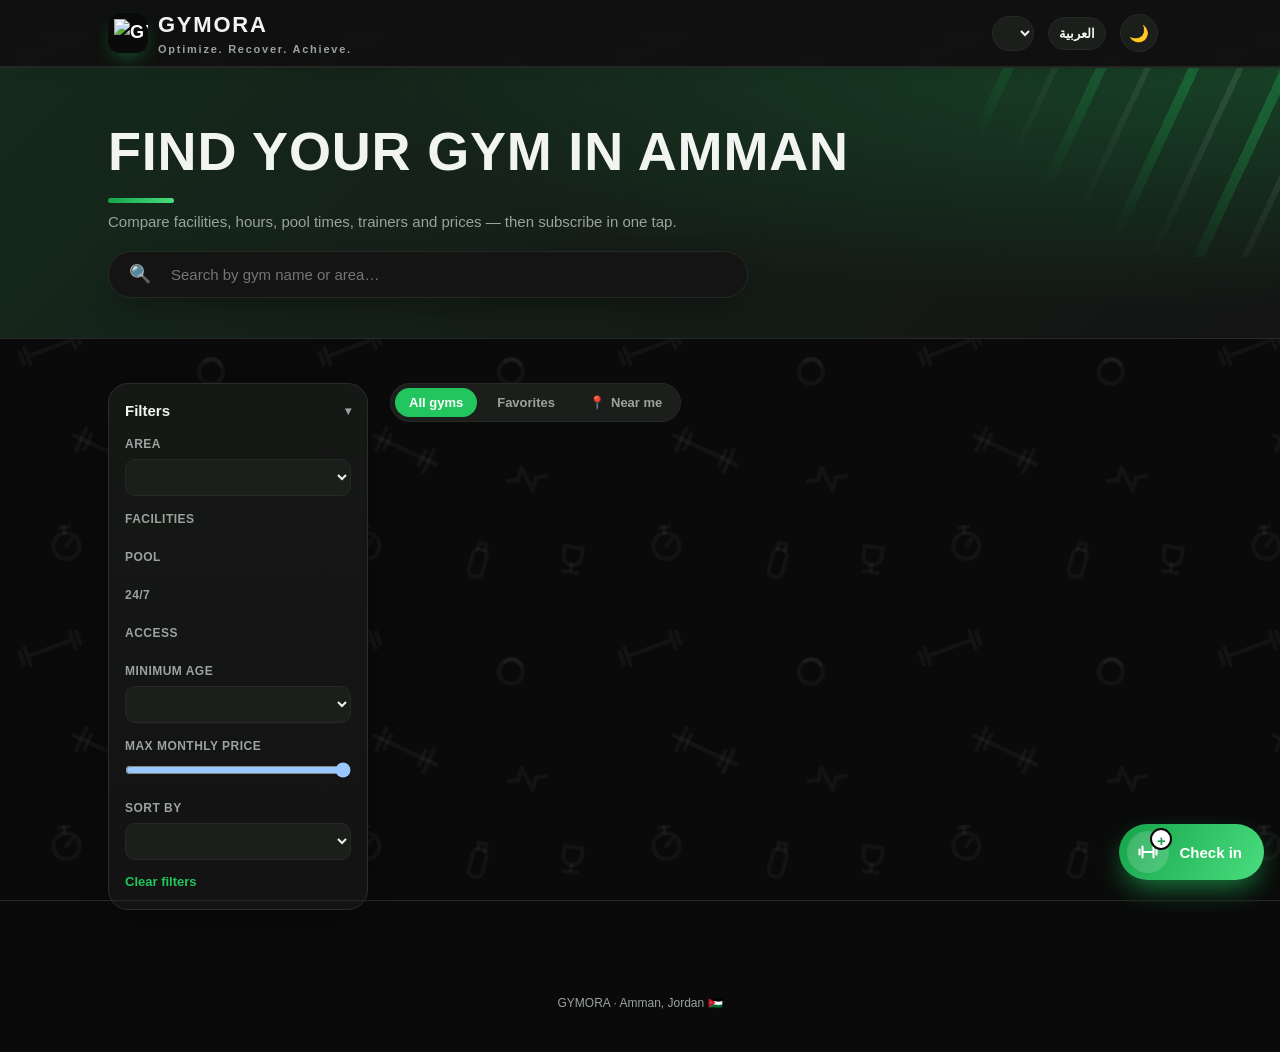
==== commit 65899691: "Add Terms/Privacy/Payment policy, signup acceptance, card restrictions - New policy.js: plain-langua" ====
--- a/index.html
+++ b/index.html
@@ -136,6 +136,7 @@
             <div class="tabs">
               <button class="tab active" id="tabAll">All gyms</button>
               <button class="tab" id="tabFav">Favorites</button>
+              <button class="tab near-btn" id="nearMeBtn"><span class="near-ico">📍</span><span id="nearMeLbl">Near me</span></button>
             </div>
             <span class="count" id="resultCount"></span>
           </div>
@@ -177,10 +178,13 @@
 
   <!-- Quick check-in (one tap → camera → points) -->
   <button class="fab-checkin" id="quickCheckin" aria-label="Check in" title="Check in">
-    <svg viewBox="0 0 24 24" fill="none" stroke="currentColor" stroke-width="2.1" stroke-linecap="round" stroke-linejoin="round">
-      <path d="M6.5 6.5v11M17.5 6.5v11M3.5 9.5v5M20.5 9.5v5M6.5 12h11"/>
-    </svg>
-    <span class="fab-plus">+</span>
+    <span class="fab-ico">
+      <svg viewBox="0 0 24 24" fill="none" stroke="currentColor" stroke-width="2.1" stroke-linecap="round" stroke-linejoin="round">
+        <path d="M6.5 6.5v11M17.5 6.5v11M3.5 9.5v5M20.5 9.5v5M6.5 12h11"/>
+      </svg>
+      <span class="fab-plus">+</span>
+    </span>
+    <span class="fab-label" id="fabLabel">Check in</span>
   </button>
   <input id="quickCheckinInput" type="file" accept="image/*" capture="environment" hidden />
 
@@ -206,6 +210,7 @@
   <script src="exlib.js"></script>
   <script src="classes.js"></script>
   <script src="premium.js"></script>
+  <script src="policy.js"></script>
   <script src="messages.js"></script>
   <script src="tickets.js"></script>
   <script src="notices.js"></script>
--- a/styles.css
+++ b/styles.css
@@ -56,7 +56,9 @@
   display: flex; align-items: center; gap: 14px;
   height: 62px;
 }
-.brand { display: flex; align-items: center; gap: 10px; font-weight: 800; font-size: 20px; }
+.brand { display: flex; align-items: center; gap: 10px; font-weight: 800; font-size: 20px; cursor: pointer; user-select: none; }
+.brand:hover .logo { transform: scale(1.05); transition: transform .15s ease; }
+.brand:focus-visible { outline: 2px solid var(--accent); outline-offset: 3px; border-radius: 10px; }
 .brand .logo {
   width: 40px; height: 40px; border-radius: 12px;
   background: #0a0a0a;
@@ -1174,6 +1176,36 @@
   border: 1px solid var(--accent); color: var(--text);
 }
 @media (max-width: 560px) { .pm-cards { grid-template-columns: 1fr; } .pm-badge { inset-inline: auto 12px; } }
+/* ---------- Payment methods / checkout ---------- */
+.pm-pays { display: grid; gap: 8px; }
+.pm-pay {
+  display: flex; align-items: center; gap: 12px; width: 100%; text-align: start;
+  padding: 12px 14px; border-radius: 12px; cursor: pointer;
+  border: 1.5px solid var(--border); background: var(--surface-2); color: var(--text);
+  transition: border-color .15s, background .15s;
+}
+.pm-pay:hover { border-color: var(--accent); }
+.pm-pay.on { border-color: var(--accent); background: color-mix(in srgb, var(--accent) 10%, transparent); }
+.pm-pay-ic { font-size: 22px; line-height: 1; }
+.pm-pay-txt { display: flex; flex-direction: column; flex: 1; }
+.pm-pay-txt small { color: var(--muted, #94a3b8); font-size: 11px; }
+.pm-pay-dot { width: 18px; height: 18px; border-radius: 50%; border: 2px solid var(--border); flex: none; }
+.pm-pay.on .pm-pay-dot { border-color: var(--accent); background:
+  radial-gradient(circle, var(--accent) 0 5px, transparent 6px); }
+.pm-pay-form { display: grid; gap: 8px; margin-top: 12px; }
+.pm-pay-row { display: grid; grid-template-columns: 1fr 1fr; gap: 8px; }
+.pay-list { display: grid; gap: 8px; margin-top: 12px; }
+.pay-row {
+  display: flex; align-items: center; justify-content: space-between; gap: 10px;
+  padding: 12px 14px; border: 1px solid var(--border); border-radius: 12px; background: var(--surface-2);
+}
+.pay-row-lbl { font-weight: 700; font-size: 14px; display: flex; align-items: center; gap: 8px; }
+.pay-row-act { display: flex; align-items: center; gap: 12px; flex: none; }
+/* ---------- Legal / policy ---------- */
+.pol-p { font-size: 13.5px; line-height: 1.6; color: var(--text); margin: 8px 0; }
+.pol-sec h4 { margin-bottom: 4px; }
+.pol-modal { max-width: 640px; max-height: 88vh; display: flex; flex-direction: column; }
+.pol-scroll { overflow-y: auto; margin-top: 8px; padding-inline-end: 4px; }
 
 /* ---------- Exercise form-guide videos ---------- */
 .vid-btn {
@@ -1183,6 +1215,9 @@
   cursor: pointer; margin-inline-end: 6px; transition: transform .12s, filter .15s;
 }
 .vid-btn:hover { filter: brightness(1.1); transform: scale(1.1); }
+.vid-btn.locked { background: var(--border); color: var(--muted, #94a3b8); font-size: 10px; padding-inline-start: 0; }
+.btn.locked { opacity: .92; }
+.vid-lock-modal { max-width: 440px; text-align: center; }
 .ex-name { display: inline-flex; align-items: center; }
 .vid-back {
   position: fixed; inset: 0; z-index: 85; background: rgba(2,6,23,.75);
@@ -1215,6 +1250,14 @@
 .lib-card:hover { border-color: var(--accent); transform: translateY(-2px); }
 .lib-thumb { width: 100%; aspect-ratio: 4 / 3; object-fit: cover; background: #fff; }
 .lib-card-body { padding: 10px 12px 12px; }
+/* locked grid cards — blurred thumbnail with a lock badge */
+.lib-card.lib-locked { position: relative; }
+.lib-card.lib-locked .lib-thumb { filter: blur(10px) brightness(.7); transform: scale(1.1); }
+.lib-card-lock {
+  position: absolute; inset: 0; display: grid; place-items: center;
+  background: rgba(2,6,23,.35);
+}
+.lib-card-lock .pm-lock { margin: 0; font-size: 30px; }
 .lib-name { font-weight: 800; font-size: 13px; line-height: 1.3; margin-bottom: 6px; }
 .lib-meta { display: flex; flex-wrap: wrap; gap: 4px; }
 .lib-chip { font-size: 10px; padding: 3px 8px; pointer-events: none; }
@@ -1233,9 +1276,27 @@
   font-size: 11px; font-weight: 800; padding: 4px 10px; border-radius: 999px;
   background: rgba(0,0,0,.6); color: #fff; backdrop-filter: blur(4px); }
 @media (prefers-reduced-motion: reduce) { .ex-anim-b { animation: none; opacity: 1; } }
+/* locked (Premium) video preview: blurred image + unlock overlay */
+.ex-anim.ex-locked img { filter: blur(14px) brightness(.7); transform: scale(1.1); }
+.ex-lock-overlay {
+  position: absolute; inset: 0; z-index: 3; border: none; cursor: pointer;
+  display: flex; flex-direction: column; align-items: center; justify-content: center; gap: 8px;
+  background: rgba(2,6,23,.35); color: #fff; text-align: center; padding: 16px;
+}
+.ex-lock-overlay .pm-lock { margin: 0; font-size: 40px; }
+.ex-lock-txt { font-weight: 800; font-size: 14px; }
+.ex-lock-overlay:hover { background: rgba(2,6,23,.45); }
 .lib-steps { padding-inline-start: 20px; display: grid; gap: 8px; font-size: 13px; line-height: 1.55; color: var(--text); }
 .lib-spin { text-align: center; font-size: 34px; padding: 40px 0; }
 @media (max-width: 560px) { .lib-grid { grid-template-columns: 1fr 1fr; } .lib-filters { grid-template-columns: 1fr; } }
+
+/* exercise category chips (All / Strength / Cardio / …) */
+.lib-cats { display: flex; flex-wrap: wrap; gap: 8px; margin: 4px 0 12px; }
+.lib-cat { border: 1px solid var(--border); background: var(--surface-2); color: var(--text);
+  border-radius: 999px; padding: 7px 15px; font-size: 13px; font-weight: 700; cursor: pointer;
+  white-space: nowrap; transition: border-color .12s, color .12s, background .12s; }
+.lib-cat:hover { border-color: var(--accent); }
+.lib-cat.on { border-color: var(--accent); color: var(--accent); background: color-mix(in srgb, var(--accent) 13%, transparent); }
 
 /* =============================================================
    Messages — inbox, conversation bubbles, unread badges
@@ -1308,3 +1369,34 @@
 .nc-head .nc-when { margin-inline-start: auto; font-size: 11px; color: var(--muted); }
 .nc-body { font-size: 13px; line-height: 1.5; margin-top: 5px; }
 .nc-from { font-size: 10.5px; color: var(--muted); margin-top: 7px; text-transform: uppercase; letter-spacing: .05em; }
+
+/* =============================================================
+   Support tickets
+   ============================================================= */
+.tk-ic { width: 38px; height: 38px; border-radius: 12px; display: grid; place-items: center; flex-shrink: 0;
+  background: var(--surface-2); border: 1px solid var(--border); font-size: 17px; }
+.tk-ic.lg { width: 46px; height: 46px; font-size: 21px; }
+.tk-head { display: flex; align-items: center; gap: 12px; margin-bottom: 12px; }
+.tk-head .acct-name { font-size: 16px; font-weight: 800; }
+.pill.tk-open { background: rgba(59, 130, 246, .16); color: #3b82f6; }
+.pill.tk-answered { background: color-mix(in srgb, var(--accent) 18%, transparent); color: var(--accent); }
+.pill.tk-closed { background: var(--surface-2); color: var(--muted); border: 1px solid var(--border); }
+.bubble .b-who { display: block; font-size: 10px; font-weight: 800; opacity: .65; margin-bottom: 2px; text-transform: uppercase; letter-spacing: .04em; }
+
+/* ---------- "Near me" button (in the results header) ---------- */
+.near-btn { display: inline-flex; align-items: center; gap: 6px; }
+.near-btn .near-ico { font-size: 13px; line-height: 1; }
+.near-btn.active { background: var(--accent-grad); color: #fff; box-shadow: 0 4px 14px -6px color-mix(in srgb, var(--accent) 70%, transparent); }
+.near-btn.locating { opacity: .7; pointer-events: none; }
+
+/* distance badge on gym cards when "Near me" is on */
+.badge-dist { background: var(--accent-grad); color: #fff; }
+
+/* ---------- labeled check-in button (extended FAB) ---------- */
+.fab-checkin { width: auto; height: 56px; border-radius: 999px; padding-inline: 8px 20px; gap: 10px;
+  display: inline-flex; align-items: center; justify-content: center; font-weight: 800; font-size: 15px; }
+.fab-ico { position: relative; width: 42px; height: 42px; border-radius: 50%; display: grid; place-items: center;
+  background: rgba(255, 255, 255, .16); flex-shrink: 0; }
+.fab-ico svg { width: 24px; height: 24px; }
+.fab-label { white-space: nowrap; padding-inline-end: 2px; }
+.fab-checkin .fab-plus { top: -3px; inset-inline-end: -3px; }
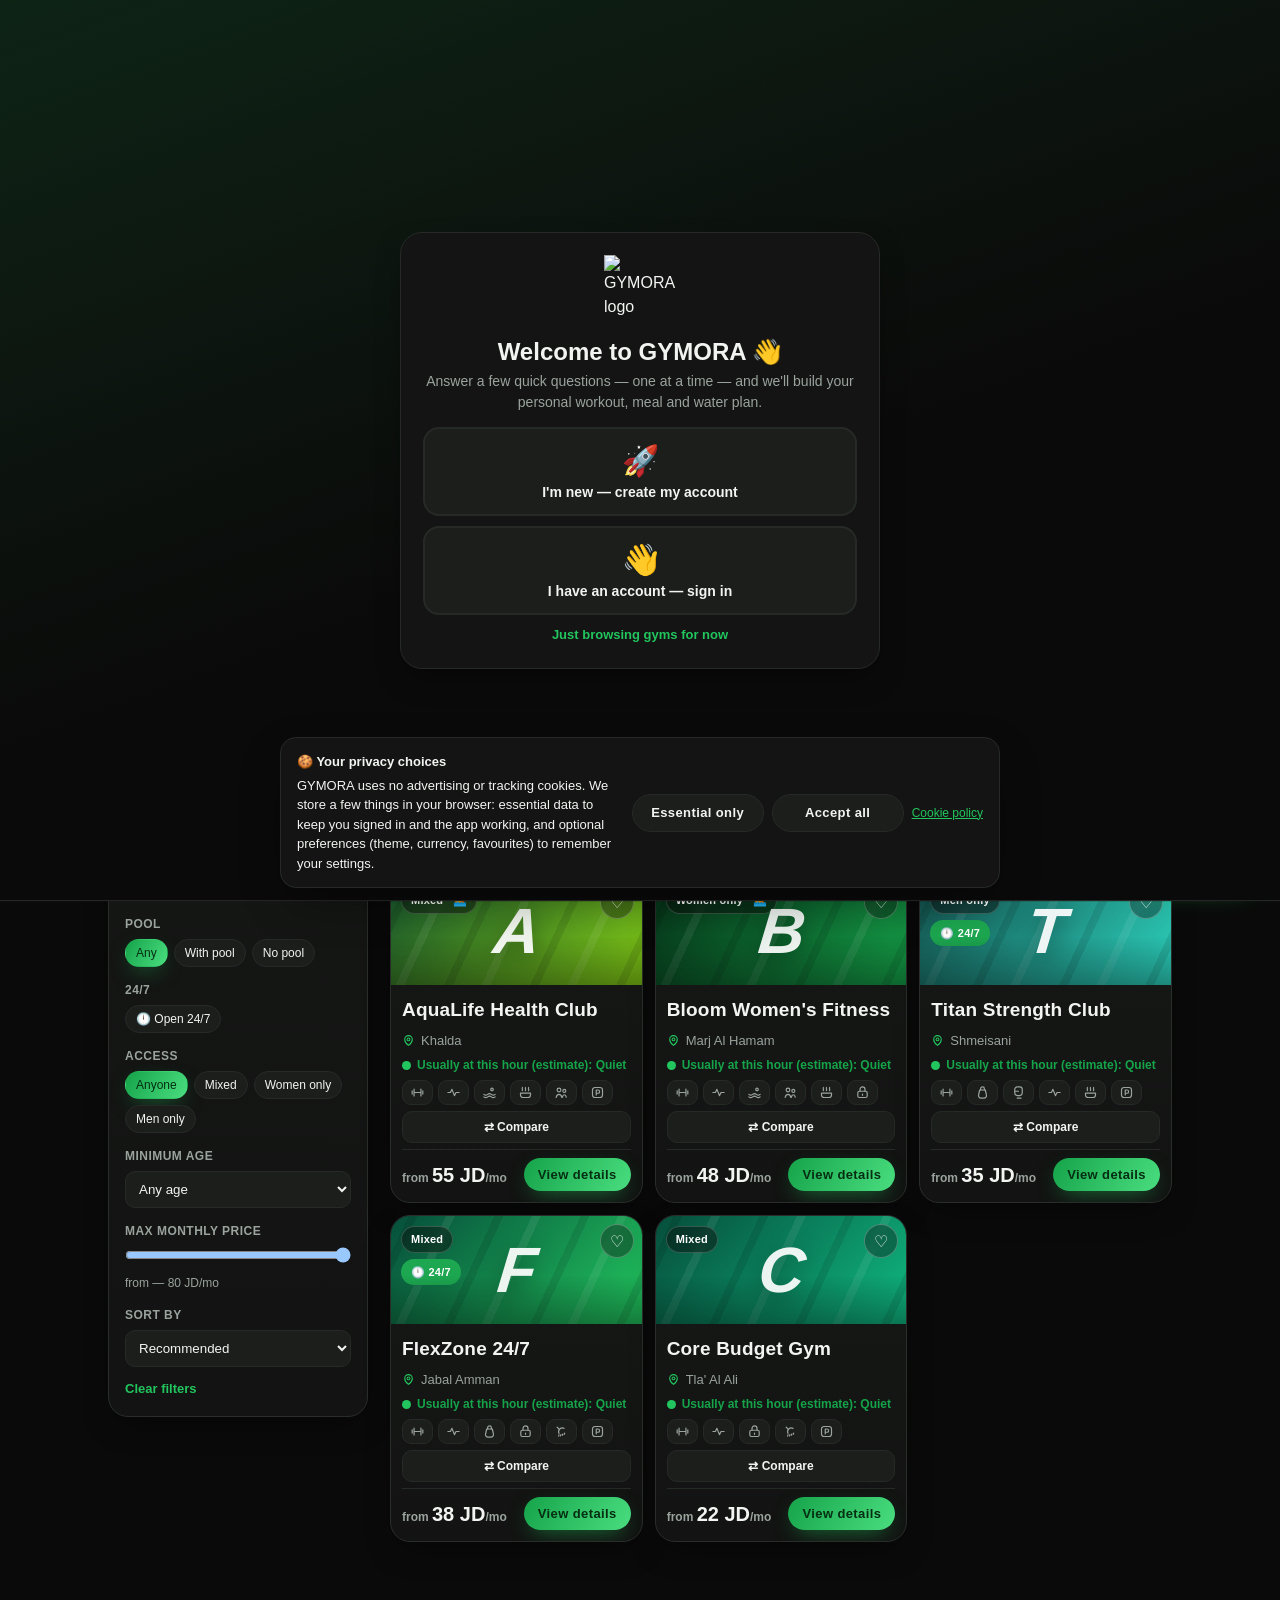
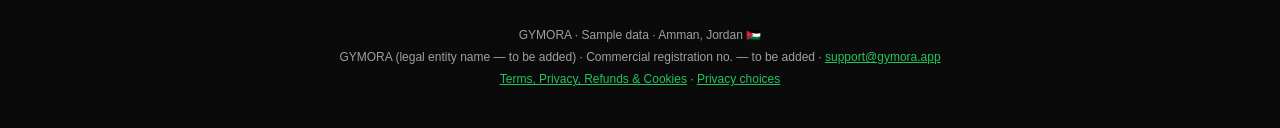
==== commit d0e8fc26: "Compliance sweep: policies, consent, honesty, accessibility, data rights Policies - Legal page now h" ====
--- a/index.html
+++ b/index.html
@@ -21,9 +21,10 @@
   <script src="theme.js"></script>
 </head>
 <body data-theme="dark">
+  <a class="skip-link" href="#mainContent">Skip to main content</a>
   <!-- Splash screen (shown once per session, fades out after load) -->
   <div id="splash" aria-hidden="true">
-    <img src="logo-mark.png" alt="" width="96" height="96" />
+    <img src="logo-mark.png" alt="GYMORA logo" width="96" height="96" />
     <div class="splash-name">GYMORA</div>
     <div class="splash-tag">Optimize. Recover. Achieve.</div>
   </div>
@@ -68,7 +69,7 @@
     </div>
   </section>
 
-  <main class="wrap">
+  <main class="wrap" id="mainContent" tabindex="-1">
     <!-- category circles: GYMs / Nutrition / Supplements / Rank -->
     <div class="cats" id="catStrip"></div>
     <div class="layout">
@@ -191,14 +192,18 @@
   <!-- Toast -->
   <div class="toast" id="toast"></div>
 
-  <!-- To enable real photo AI later, uncomment and point at your deployed endpoint:
-       <script>window.GYMORA_CONFIG = { aiEndpoint: "/.netlify/functions/analyze-food" };</script> -->
+  <!-- Photo AI endpoint. The serverless function only responds once
+       ANTHROPIC_API_KEY is set in the Netlify environment; until then the
+       app cleanly shows "couldn't identify" and users use search/barcode. -->
+  <script>window.GYMORA_CONFIG = Object.assign(window.GYMORA_CONFIG || {}, { aiEndpoint: "/.netlify/functions/analyze-food" });</script>
   <script src="data.js"></script>
+  <script src="compliance.js"></script>
   <script src="cloud.js"></script>
   <script src="keys.js"></script>
   <script src="app.js"></script>
   <script src="auth.js"></script>
   <script src="plan.js"></script>
+  <script src="vendor/html5-qrcode.min.js"></script>
   <script src="nutrition.js"></script>
   <script src="portals.js"></script>
   <script src="engage.js"></script>
@@ -211,6 +216,7 @@
   <script src="classes.js"></script>
   <script src="premium.js"></script>
   <script src="policy.js"></script>
+  <script src="districtpass.js"></script>
   <script src="messages.js"></script>
   <script src="tickets.js"></script>
   <script src="notices.js"></script>
--- a/styles.css
+++ b/styles.css
@@ -12,6 +12,9 @@
   --surface-2: #eef1f4;
   --text: #16202b;
   --muted: #64748b;
+  /* readable text colours derived from the accent (WCAG AA ≥ 4.5:1) */
+  --accent-text: color-mix(in srgb, var(--accent) 65%, #000);
+  --on-accent: #052e12;
   --border: #e2e8f0;
   --shadow: 0 6px 24px rgba(15, 23, 42, .08);
   --radius: 16px;
@@ -24,6 +27,7 @@
   --surface-2: #1d1d1d;
   --text: #f2f4f2;
   --muted: #9aa39e;
+  --accent-text: var(--accent);
   --border: #262a27;
   --shadow: 0 6px 24px rgba(0, 0, 0, .45);
 }
@@ -140,7 +144,7 @@
 .filters h3 { font-size: 15px; margin-bottom: 4px; }
 .filters-head { width: 100%; display: flex; align-items: center; justify-content: space-between; background: none; border: none; color: var(--text); font-size: 15px; font-weight: 800; padding: 2px 0; cursor: pointer; }
 .filters-head-right { display: flex; align-items: center; gap: 8px; }
-.filters-count { background: var(--accent); color: #fff; font-size: 11px; font-weight: 800; border-radius: 999px; padding: 2px 8px; display: none; }
+.filters-count { background: var(--accent); color: var(--on-accent); font-size: 11px; font-weight: 800; border-radius: 999px; padding: 2px 8px; display: none; }
 .filters-count.show { display: inline-block; }
 .chev { transition: transform .2s; font-size: 12px; color: var(--muted); }
 .filters.collapsed .chev { transform: rotate(-90deg); }
@@ -156,9 +160,9 @@
   border: 1px solid var(--border); background: var(--surface-2); color: var(--text);
   display: inline-flex; align-items: center; gap: 5px;
 }
-.chip.active { background: var(--accent); border-color: var(--accent); color: #fff; }
+.chip.active { background: var(--accent); border-color: var(--accent); color: var(--on-accent); }
 .range-val { font-size: 12px; color: var(--muted); margin-top: 4px; }
-.linkbtn { background: none; border: none; color: var(--accent); font-weight: 700; font-size: 13px; padding: 0; margin-top: 14px; }
+.linkbtn { background: none; border: none; color: var(--accent-text); font-weight: 700; font-size: 13px; padding: 0; margin-top: 14px; }
 
 /* ---------- Tabs + results header ---------- */
 .results-head { display: flex; align-items: center; gap: 12px; margin-bottom: 14px; flex-wrap: wrap; }
@@ -206,7 +210,7 @@
 .price { font-weight: 800; font-size: 16px; }
 .price small { font-size: 12px; color: var(--muted); font-weight: 600; }
 .btn {
-  background: var(--accent); color: #fff; border: none; border-radius: 10px;
+  background: var(--accent); color: var(--on-accent); border: none; border-radius: 10px;
   padding: 9px 14px; font-weight: 700; font-size: 13px;
 }
 .btn.ghost { background: var(--surface-2); color: var(--text); border: 1px solid var(--border); }
@@ -228,7 +232,7 @@
 .facil-item { display: flex; align-items: center; gap: 8px; padding: 9px 11px; background: var(--surface-2); border-radius: 10px; font-size: 13px; }
 .trainer { display: flex; align-items: center; justify-content: space-between; padding: 11px 0; border-bottom: 1px solid var(--border); }
 .trainer .who { display: flex; align-items: center; gap: 11px; }
-.avatar { width: 40px; height: 40px; border-radius: 50%; background: linear-gradient(135deg,var(--accent),var(--accent-2)); color:#fff; display: grid; place-items: center; font-weight: 800; }
+.avatar { width: 40px; height: 40px; border-radius: 50%; background: linear-gradient(135deg,var(--accent),var(--accent-2)); color:var(--on-accent); display: grid; place-items: center; font-weight: 800; }
 .trainer .spec { font-size: 12px; color: var(--muted); }
 .plan { display: flex; align-items: center; justify-content: space-between; padding: 12px; border: 1px solid var(--border); border-radius: 12px; margin-bottom: 8px; }
 .plan.best { border-color: var(--accent); box-shadow: 0 0 0 2px color-mix(in srgb, var(--accent) 25%, transparent); }
@@ -237,7 +241,7 @@
 .pool-card { flex: 1; background: var(--surface-2); border-radius: 12px; padding: 12px; text-align: center; }
 .pool-card .lbl { font-size: 12px; color: var(--muted); font-weight: 700; }
 .pool-card .val { font-size: 13px; font-weight: 600; margin-top: 4px; }
-.offer { display: inline-flex; align-items: center; gap: 6px; background: color-mix(in srgb, var(--accent) 14%, var(--surface)); color: var(--accent); border: 1px solid color-mix(in srgb, var(--accent) 40%, transparent); font-size: 12px; font-weight: 700; padding: 5px 10px; border-radius: 999px; margin: 0 6px 6px 0; }
+.offer { display: inline-flex; align-items: center; gap: 6px; background: color-mix(in srgb, var(--accent) 14%, var(--surface)); color: var(--accent-text); border: 1px solid color-mix(in srgb, var(--accent) 40%, transparent); font-size: 12px; font-weight: 700; padding: 5px 10px; border-radius: 999px; margin: 0 6px 6px 0; }
 .contact-btns { display: flex; gap: 8px; margin-top: 10px; }
 .contact-btns .btn { flex: 1; text-align: center; }
 
@@ -246,7 +250,7 @@
 .coming .tile { background: var(--surface-2); border: 1px dashed var(--border); border-radius: 12px; padding: 14px; }
 .coming .tile .ico { font-size: 22px; }
 .coming .tile .t { font-size: 13px; font-weight: 700; margin-top: 6px; }
-.soon { font-size: 10px; font-weight: 800; color: var(--accent); text-transform: uppercase; letter-spacing: .05em; }
+.soon { font-size: 10px; font-weight: 800; color: var(--accent-text); text-transform: uppercase; letter-spacing: .05em; }
 
 /* ---------- Modal ---------- */
 .modal-back { position: fixed; inset: 0; background: rgba(2,6,23,.55); display: none; place-items: center; z-index: 60; padding: 20px; }
@@ -256,7 +260,7 @@
 .modal p { color: var(--muted); font-size: 14px; }
 .modal .steps { margin: 14px 0; display: flex; flex-direction: column; gap: 10px; }
 .modal .step { display: flex; gap: 10px; align-items: flex-start; font-size: 14px; }
-.modal .step .n { width: 24px; height: 24px; border-radius: 50%; background: var(--accent); color: #fff; font-size: 12px; font-weight: 800; display: grid; place-items: center; flex: none; }
+.modal .step .n { width: 24px; height: 24px; border-radius: 50%; background: var(--accent); color: var(--on-accent); font-size: 12px; font-weight: 800; display: grid; place-items: center; flex: none; }
 
 .footer { text-align: center; color: var(--muted); font-size: 12px; padding: 24px 0 40px; }
 
@@ -267,7 +271,7 @@
 .auth-btn { display: inline-flex; align-items: center; gap: 8px; }
 .avatar-sm {
   width: 36px; height: 36px; border-radius: 50%; border: 2px solid var(--border);
-  background: linear-gradient(135deg, var(--accent), var(--accent-2)); color: #fff;
+  background: linear-gradient(135deg, var(--accent), var(--accent-2)); color: var(--on-accent);
   font-weight: 800; font-size: 14px; display: grid; place-items: center; cursor: pointer;
 }
 .avatar-sm:hover { border-color: var(--accent); }
@@ -304,7 +308,7 @@
 .form-row input:focus, .form-row select:focus { border-color: var(--accent); }
 .form-two { display: grid; grid-template-columns: 1fr 1fr; gap: 12px; }
 .btn.block { width: 100%; padding: 12px; font-size: 15px; margin-top: 4px; }
-.auth-link { background: none; border: none; color: var(--accent); font-weight: 700; font-size: 13px; cursor: pointer; padding: 0; }
+.auth-link { background: none; border: none; color: var(--accent-text); font-weight: 700; font-size: 13px; cursor: pointer; padding: 0; }
 .auth-foot { text-align: center; margin-top: 16px; }
 .form-err { background: color-mix(in srgb, #ef4444 12%, var(--surface)); color: #ef4444; border: 1px solid color-mix(in srgb,#ef4444 40%,transparent); border-radius: 10px; padding: 9px 12px; font-size: 13px; margin-bottom: 12px; display: none; }
 .form-err.show { display: block; }
@@ -316,14 +320,14 @@
 .acct-side { background: var(--surface-2); border-inline-end: 1px solid var(--border); padding: 22px 14px; }
 @media (max-width: 640px) { .acct-side { border-inline-end: none; border-bottom: 1px solid var(--border); } }
 .acct-profilecard { text-align: center; margin-bottom: 16px; }
-.avatar-lg { width: 66px; height: 66px; border-radius: 50%; background: linear-gradient(135deg,var(--accent),var(--accent-2)); color:#fff; font-weight:800; font-size: 26px; display: grid; place-items: center; margin: 0 auto 10px; }
+.avatar-lg { width: 66px; height: 66px; border-radius: 50%; background: linear-gradient(135deg,var(--accent),var(--accent-2)); color:var(--on-accent); font-weight:800; font-size: 26px; display: grid; place-items: center; margin: 0 auto 10px; }
 .acct-name { font-weight: 800; font-size: 16px; }
 .acct-email { color: var(--muted); font-size: 12px; word-break: break-all; }
 .acct-nav { display: flex; flex-direction: column; gap: 3px; margin-top: 8px; }
 @media (max-width: 640px) { .acct-nav { flex-direction: row; flex-wrap: wrap; } }
 .acct-nav button { text-align: start; background: none; border: none; color: var(--text); font-size: 14px; font-weight: 600; padding: 9px 11px; border-radius: 9px; cursor: pointer; display: flex; align-items: center; gap: 9px; }
 .acct-nav button:hover { background: var(--surface); }
-.acct-nav button.active { background: var(--accent); color: #fff; }
+.acct-nav button.active { background: var(--accent); color: var(--on-accent); }
 .acct-body { padding: 24px; overflow-y: auto; }
 .acct-body h3 { font-size: 18px; margin-bottom: 4px; }
 .acct-body .h-sub { color: var(--muted); font-size: 13px; margin-bottom: 18px; }
@@ -353,7 +357,7 @@
 .secret { font-family: monospace; font-size: 13px; background: var(--surface); border: 1px solid var(--border); border-radius: 8px; padding: 8px 10px; word-break: break-all; }
 .codes { display: grid; grid-template-columns: 1fr 1fr; gap: 8px; margin-top: 10px; }
 .codes span { font-family: monospace; background: var(--surface-2); border: 1px solid var(--border); border-radius: 8px; padding: 8px; text-align: center; font-size: 13px; }
-.danger-btn { background: #ef4444; color: #fff; border: none; border-radius: 10px; padding: 11px 16px; font-weight: 700; cursor: pointer; }
+.danger-btn { background: #b91c1c; color: #fff; border: none; border-radius: 10px; padding: 11px 16px; font-weight: 700; cursor: pointer; }
 .danger-box { border: 1px solid color-mix(in srgb,#ef4444 40%,transparent); border-radius: 12px; padding: 16px; margin-top: 6px; }
 
 .toast { position: fixed; bottom: 24px; inset-inline: 0; margin: 0 auto; width: max-content; max-width: 90%; background: var(--text); color: var(--bg); padding: 11px 18px; border-radius: 999px; font-weight: 700; font-size: 14px; box-shadow: var(--shadow); z-index: 90; opacity: 0; transform: translateY(12px); transition: .25s; pointer-events: none; }
@@ -361,7 +365,7 @@
 
 .seg { display: inline-flex; gap: 6px; flex-wrap: wrap; }
 .seg button { background: var(--surface-2); border: 1px solid var(--border); color: var(--text); border-radius: 999px; padding: 8px 14px; font-size: 13px; font-weight: 600; cursor: pointer; }
-.seg button.active { background: var(--accent); border-color: var(--accent); color: #fff; }
+.seg button.active { background: var(--accent); border-color: var(--accent); color: var(--on-accent); }
 
 /* =============================================================
    New features: 24/7, occupancy, reviews, schedule, compare, weight
@@ -369,7 +373,7 @@
 /* badges column on card media */
 .badges { position: absolute; top: 10px; inset-inline-start: 10px; display: flex; flex-direction: column; gap: 6px; align-items: flex-start; }
 .badges .badge { position: static; }
-.badge-247 { background: #16a34a; color: #fff; }
+.badge-247 { background: #15803d; color: #fff; }
 
 /* occupancy indicator */
 .occ { display: inline-flex; align-items: center; gap: 6px; font-size: 12px; color: var(--muted); font-weight: 600; }
@@ -398,12 +402,12 @@
 /* ---------- Class booking ---------- */
 .cls-book {
   font-size: 11px; font-weight: 800; border: none; cursor: pointer;
-  border-radius: 999px; padding: 4px 10px; background: var(--accent); color: #fff;
+  border-radius: 999px; padding: 4px 10px; background: var(--accent); color: var(--on-accent);
   transition: transform .12s, filter .15s, background .15s;
 }
 .cls-book:hover { filter: brightness(1.08); }
 .cls-book:active { transform: scale(.94); }
-.cls-book.on { background: var(--surface); color: var(--accent); border: 1px solid var(--accent); }
+.cls-book.on { background: var(--surface); color: var(--accent-text); border: 1px solid var(--accent); }
 .cls-row { display: flex; align-items: center; gap: 12px; padding: 12px 0; border-bottom: 1px solid var(--border); }
 .cls-when { text-align: center; min-width: 52px; }
 .cls-day { font-weight: 800; font-size: 13px; }
@@ -414,7 +418,7 @@
 
 /* compare toggle on card */
 .cmp-toggle { width: 100%; background: var(--surface-2); border: 1px solid var(--border); color: var(--text); border-radius: 10px; padding: 8px; font-size: 12px; font-weight: 700; cursor: pointer; }
-.cmp-toggle.on { background: var(--accent); border-color: var(--accent); color: #fff; }
+.cmp-toggle.on { background: var(--accent); border-color: var(--accent); color: var(--on-accent); }
 
 /* compare tray */
 .cmp-tray { position: fixed; bottom: 0; inset-inline: 0; z-index: 55; background: var(--surface); border-top: 1px solid var(--border); box-shadow: 0 -6px 24px rgba(0,0,0,.1); transform: translateY(110%); transition: transform .25s; }
@@ -446,7 +450,7 @@
 .wk-d { font-weight: 800; font-size: 12px; }
 .wk-w { font-size: 10px; color: var(--muted); margin-top: 4px; line-height: 1.2; }
 .wk-block { border: 1px solid var(--border); border-radius: 12px; padding: 12px; margin-bottom: 10px; }
-.wk-title { font-weight: 800; font-size: 14px; margin-bottom: 8px; color: var(--accent); }
+.wk-title { font-weight: 800; font-size: 14px; margin-bottom: 8px; color: var(--accent-text); }
 .ex-row { display: flex; justify-content: space-between; align-items: center; padding: 6px 0; border-bottom: 1px dashed var(--border); font-size: 13px; }
 .ex-row:last-child { border-bottom: none; }
 .ex-sets { color: var(--muted); font-weight: 700; font-size: 12px; white-space: nowrap; }
@@ -461,7 +465,7 @@
 /* live "coming soon" tile (opens the tracker) */
 .coming .tile.live { border-style: solid; border-color: var(--accent); cursor: pointer; transition: transform .12s, box-shadow .12s; }
 .coming .tile.live:hover { transform: translateY(-2px); box-shadow: var(--shadow); }
-.soon.live { color: #fff; background: var(--accent); border-radius: 999px; padding: 2px 8px; display: inline-block; margin-top: 8px; text-transform: none; letter-spacing: 0; }
+.soon.live { color: var(--on-accent); background: var(--accent); border-radius: 999px; padding: 2px 8px; display: inline-block; margin-top: 8px; text-transform: none; letter-spacing: 0; }
 
 /* daily summary: calorie ring + macro bars */
 .ct-summary { display: flex; gap: 16px; align-items: center; background: var(--surface-2); border: 1px solid var(--border); border-radius: 14px; padding: 14px; margin-bottom: 16px; }
@@ -500,10 +504,10 @@
 .ct-detected { font-size: 15px; display: flex; align-items: center; gap: 6px; flex-wrap: wrap; }
 .ct-conf { font-size: 10px; font-weight: 800; text-transform: uppercase; letter-spacing: .04em; color: var(--muted);
   background: var(--surface-2); border: 1px solid var(--border); border-radius: 999px; padding: 2px 7px; }
-.ct-conf.ai { color: #fff; background: var(--accent); border-color: var(--accent); }
+.ct-conf.ai { color: var(--on-accent); background: var(--accent); border-color: var(--accent); }
 .ct-serving { font-size: 12px; color: var(--muted); margin-top: 2px; }
 .ct-kcal { font-size: 26px; font-weight: 800; margin-top: 8px; line-height: 1; }
-.ct-kcal span { color: var(--accent); }
+.ct-kcal span { color: var(--accent-text); }
 .ct-macmini { font-size: 12px; color: var(--muted); margin-top: 4px; }
 .ct-portion { display: flex; align-items: center; flex-wrap: wrap; gap: 6px; margin-top: 12px; }
 .ct-plabel { font-size: 12px; font-weight: 700; color: var(--muted); margin-inline-end: 2px; }
@@ -549,6 +553,21 @@
 .ct-photobtn { display: block; text-align: center; margin-top: 12px; padding: 11px;
   border: 2px dashed var(--border); border-radius: 12px; cursor: pointer; font-weight: 700; font-size: 13px; }
 .ct-photobtn:hover { border-color: var(--accent); }
+.ct-photobtn { width: 100%; background: transparent; color: var(--text); }
+/* online (Open Food Facts) results */
+.ct-off-head { grid-column: 1 / -1; margin: 6px 0 2px; font-weight: 700; }
+.ct-food.off { border-style: dashed; }
+.ct-off-tag { color: var(--muted); font-weight: 600; }
+/* barcode scanner */
+.bc-modal { max-width: 420px; text-align: center; }
+.bc-frame { position: relative; width: 100%; aspect-ratio: 4 / 3; border-radius: 14px;
+  overflow: hidden; background: #000; margin-top: 12px; }
+.bc-frame video { width: 100% !important; height: 100% !important; object-fit: cover; display: block; }
+#bcReader { display: block; }
+#bcReader img { display: none; } /* hide html5-qrcode's default scan-region overlay image */
+.bc-line { position: absolute; inset-inline: 8%; top: 50%; height: 2px; background: #ef4444;
+  box-shadow: 0 0 12px 2px rgba(239,68,68,.7); animation: bcScan 1.6s ease-in-out infinite alternate; }
+@keyframes bcScan { from { top: 22%; } to { top: 78%; } }
 
 /* ---------- role portals (coach / owner / staff / admin) ---------- */
 .portal-list { display: flex; flex-direction: column; }
@@ -556,7 +575,7 @@
   padding: 10px 0; border-bottom: 1px solid var(--border); }
 .pr-l { display: flex; align-items: center; gap: 10px; min-width: 0; }
 .portal-av { width: 38px; height: 38px; border-radius: 50%; display: grid; place-items: center;
-  background: var(--accent); color: #fff; font-weight: 800; font-size: 13px; flex-shrink: 0; }
+  background: var(--accent); color: var(--on-accent); font-weight: 800; font-size: 13px; flex-shrink: 0; }
 .pr-name { font-weight: 700; font-size: 14px; display: flex; align-items: center; gap: 6px; }
 .pr-meta { font-size: 12px; color: var(--muted); margin-top: 2px; }
 .pr-r { display: flex; align-items: center; gap: 6px; flex-wrap: wrap; justify-content: flex-end; }
@@ -564,7 +583,7 @@
 .compose textarea { width: 100%; font-family: inherit; }
 .verify-demo { background: var(--surface-2); border: 1px dashed var(--border); border-radius: 10px;
   padding: 10px 12px; font-size: 13px; margin-bottom: 12px; }
-.verify-demo b { font-size: 18px; letter-spacing: 3px; color: var(--accent); }
+.verify-demo b { font-size: 18px; letter-spacing: 3px; color: var(--accent-text); }
 
 /* ---------- points & rewards ---------- */
 .reward-grid { display: grid; grid-template-columns: repeat(2, 1fr); gap: 10px; margin-top: 10px; }
@@ -575,7 +594,7 @@
 .rw-ico { font-size: 26px; }
 .rw-name { font-size: 13px; font-weight: 700; line-height: 1.15; }
 .rw-from { font-size: 11px; color: var(--muted); }
-.rw-cost { font-size: 13px; font-weight: 800; color: var(--accent); margin: 4px 0; }
+.rw-cost { font-size: 13px; font-weight: 800; color: var(--accent-text); margin: 4px 0; }
 .reward-card .btn { width: 100%; padding: 7px; font-size: 13px; }
 
 /* =============================================================
@@ -634,12 +653,12 @@
 /* BUTTONS — gradient fill, uppercase punch, lift on hover */
 .btn {
   background: var(--accent-grad); border-radius: 12px; font-weight: 800;
-  letter-spacing: .03em; box-shadow: var(--accent-glow);
+  letter-spacing: .03em; box-shadow: var(--accent-glow); color: var(--on-accent);
 }
 .btn:hover { transform: translateY(-1px); filter: brightness(1.04); }
 .btn:active { transform: translateY(0); }
 .btn.ghost { background: var(--surface-2); box-shadow: none; }
-.btn.ghost:hover { border-color: var(--accent); color: var(--accent); }
+.btn.ghost:hover { border-color: var(--accent); color: var(--accent-text); }
 
 /* TOP BAR + brand */
 .topbar { box-shadow: 0 1px 0 var(--border), 0 8px 22px -20px rgba(0, 0, 0, .55); }
@@ -703,7 +722,7 @@
 .cat:hover .cat-circle { transform: translateY(-2px); border-color: var(--accent); }
 .cat.on .cat-circle { background: var(--accent-grad); border-color: transparent; box-shadow: var(--accent-glow); }
 .cat-l { font-size: 12px; font-weight: 800; }
-.cat.on .cat-l { color: var(--accent); }
+.cat.on .cat-l { color: var(--accent-text); }
 @media (min-width: 700px) { .cats { justify-content: center; gap: 44px; } .cat-circle { width: 72px; height: 72px; font-size: 30px; } }
 
 /* feature pages (nutrition / supplements / rank on the main screen) */
@@ -729,7 +748,7 @@
   padding: 14px 8px; background: none; border: none; border-bottom: 1px solid var(--border);
   color: var(--text); font-size: 14px; font-weight: 700; text-align: start; cursor: pointer;
 }
-.menu-item:hover { color: var(--accent); }
+.menu-item:hover { color: var(--accent-text); }
 .mi-ic { width: 26px; text-align: center; font-size: 17px; flex-shrink: 0; }
 .mi-l { flex: 1; min-width: 0; display: flex; align-items: center; gap: 10px; overflow: hidden; }
 .mi-arrow { color: var(--muted); font-size: 20px; line-height: 1; }
@@ -743,7 +762,7 @@
   width: 36px; height: 36px; border-radius: 12px; border: 1px solid var(--border);
   background: var(--surface-2); color: var(--text); font-size: 22px; line-height: 1; flex-shrink: 0;
 }
-.backchip:hover { border-color: var(--accent); color: var(--accent); }
+.backchip:hover { border-color: var(--accent); color: var(--accent-text); }
 .auth-modal.drawer .acct-body { padding: 16px 20px 30px; }
 
 /* workout tracker inputs */
@@ -840,7 +859,7 @@
 
 /* Category tiles: crisp line icons instead of emoji */
 .cat-circle svg { width: 26px; height: 26px; color: var(--muted); transition: color .15s; }
-.cat:hover .cat-circle svg { color: var(--accent); }
+.cat:hover .cat-circle svg { color: var(--accent-text); }
 .cat.on .cat-circle svg { color: #fff; }
 @media (min-width: 700px) { .cat-circle svg { width: 30px; height: 30px; } }
 
@@ -903,7 +922,7 @@
 
 /* Tabs pill container matches surface */
 .tabs { padding: 4px; }
-.tab.active { background: var(--accent); color: #fff; box-shadow: none; }
+.tab.active { background: var(--accent); color: var(--on-accent); box-shadow: none; }
 
 /* =============================================================
    MODERN UI v3 — "do everything" pass
@@ -936,11 +955,11 @@
 
 /* ---- Inline line icons ---- */
 .fico { width: 16px; height: 16px; vertical-align: -3px; }
-.fico.pin { width: 13px; height: 13px; vertical-align: -2px; color: var(--accent); }
+.fico.pin { width: 13px; height: 13px; vertical-align: -2px; color: var(--accent-text); }
 .facil .fico { width: 15px; height: 15px; vertical-align: -3px; color: var(--muted); }
-.facil-item .fico { width: 18px; height: 18px; color: var(--accent); flex-shrink: 0; }
+.facil-item .fico { width: 18px; height: 18px; color: var(--accent-text); flex-shrink: 0; }
 .chip .fico { width: 14px; height: 14px; color: currentColor; }
-.rating { color: var(--accent); font-weight: 800; }
+.rating { color: var(--accent-text); font-weight: 800; }
 
 /* ---- Detail page: stat tiles + sticky subscribe bar ---- */
 .dstats { display: grid; grid-template-columns: repeat(3, 1fr); gap: 10px; margin: 14px 0; }
@@ -948,7 +967,7 @@
   background: var(--surface); border: 1px solid var(--border); border-radius: 16px;
   padding: 12px 8px; text-align: center;
 }
-.dstat .n { font-size: 24px; font-weight: 700; color: var(--accent); line-height: 1.1; }
+.dstat .n { font-size: 24px; font-weight: 700; color: var(--accent-text); line-height: 1.1; }
 .dstat .l { font-size: 11px; color: var(--muted); margin-top: 2px; text-transform: uppercase; letter-spacing: .05em; }
 .detail-hero { height: 170px; border-radius: 22px; }
 
@@ -971,7 +990,7 @@
   background: var(--surface-2); border: 1px solid var(--border); border-radius: 16px;
   padding: 12px 8px;
 }
-.stat .n { font-size: 26px; font-weight: 700; color: var(--accent); }
+.stat .n { font-size: 26px; font-weight: 700; color: var(--accent-text); }
 .stat .l { text-transform: uppercase; letter-spacing: .05em; font-size: 10.5px; }
 
 /* ---- Bottom tab bar on phones ---- */
@@ -992,7 +1011,7 @@
   }
   .cat-circle svg { width: 24px; height: 24px; }
   .cat.on .cat-circle { background: color-mix(in srgb, var(--accent) 18%, transparent); box-shadow: none; }
-  .cat.on .cat-circle svg { color: var(--accent); }
+  .cat.on .cat-circle svg { color: var(--accent-text); }
   .cat-l { font-size: 10.5px; letter-spacing: .02em; white-space: nowrap; overflow: hidden; text-overflow: ellipsis; max-width: 100%; }
   main.wrap { padding-bottom: 96px; }
   .footer { padding-bottom: 96px; }
@@ -1068,7 +1087,7 @@
   position: fixed; z-index: 48;
   inset-inline-end: 16px; bottom: calc(20px + env(safe-area-inset-bottom, 0px));
   width: 60px; height: 60px; border-radius: 50%;
-  border: none; background: var(--accent-grad); color: #fff;
+  border: none; background: var(--accent-grad); color: var(--on-accent);
   display: grid; place-items: center;
   box-shadow: 0 12px 28px -6px color-mix(in srgb, var(--accent) 65%, transparent);
   transition: transform .15s ease, box-shadow .15s ease;
@@ -1162,13 +1181,39 @@
 .pm-badge {
   position: absolute; top: -10px; inset-inline: 0; margin: 0 auto; width: max-content;
   font-size: 10px; font-weight: 800; padding: 3px 8px; border-radius: 999px;
-  background: var(--accent); color: #fff; text-transform: uppercase; letter-spacing: .03em;
+  background: var(--accent); color: var(--on-accent); text-transform: uppercase; letter-spacing: .03em;
 }
 .pm-card.best .pm-badge { background: #f59e0b; }
 .pm-name { font-weight: 800; font-size: 13px; }
 .pm-price { font-weight: 900; font-size: 19px; }
 .pm-per { font-size: 11px; color: var(--muted); }
 .pm-go { margin-top: 6px; pointer-events: none; }
+.pm-coach { border: 1px solid color-mix(in srgb, var(--accent) 45%, var(--border)); background: color-mix(in srgb, var(--accent) 7%, transparent); }
+.supp-warn { border: 1px solid color-mix(in srgb, #f59e0b 55%, var(--border)); background: color-mix(in srgb, #f59e0b 10%, transparent); border-radius: 10px; padding: 10px 12px; color: var(--text); line-height: 1.5; }
+/* ---------- District Gym Pass ---------- */
+.gp-areas { display: grid; gap: 8px; }
+.gp-area { display: block; width: 100%; text-align: start; cursor: pointer; padding: 12px 14px;
+  border: 1.5px solid var(--border); border-radius: 12px; background: var(--surface-2); color: var(--text); transition: border-color .15s; }
+.gp-area:hover { border-color: var(--accent); }
+.gp-area-top { display: flex; justify-content: space-between; align-items: center; font-size: 15px; }
+.gp-area-n { font-size: 12px; color: var(--muted); font-weight: 700; }
+.gp-area-sub { font-size: 13px; color: var(--muted); margin-top: 3px; }
+.gp-tag { font-size: 11px; font-weight: 800; color: var(--accent-text); }
+.gp-gym { display: flex; align-items: center; justify-content: space-between; gap: 10px; padding: 10px 0; border-bottom: 1px solid var(--border); }
+.gp-gym-foot { padding: 0 0 8px; border-bottom: 1px solid var(--border); }
+.gp-done { color: var(--muted); font-weight: 700; font-size: 13px; }
+.gp-offer { border: 1px solid color-mix(in srgb, var(--accent) 50%, var(--border)); background: color-mix(in srgb, var(--accent) 10%, transparent);
+  border-radius: 10px; padding: 10px 12px; margin-bottom: 12px; font-weight: 700; font-size: 13px; line-height: 1.45; }
+.gp-picks { display: grid; gap: 8px; margin: 4px 0 12px; }
+.gp-pick { display: flex; align-items: center; gap: 10px; width: 100%; text-align: start; cursor: pointer;
+  padding: 11px 12px; border: 1.5px solid var(--border); border-radius: 12px; background: var(--surface-2); color: var(--text); transition: border-color .15s, background .15s; }
+.gp-pick.on { border-color: var(--accent); background: color-mix(in srgb, var(--accent) 9%, transparent); }
+.gp-check { font-size: 16px; flex: none; }
+.gp-pick-main { display: flex; flex-direction: column; flex: 1; min-width: 0; }
+.gp-pick-main small { color: var(--muted); font-size: 11px; }
+.gp-pick-price { font-weight: 800; font-size: 14px; white-space: nowrap; }
+.gp-pick-price small { color: var(--muted); font-weight: 600; font-size: 10px; }
+.pm-coach .kv { align-items: flex-start; }
 .pm-chip {
   display: block; width: max-content; max-width: 100%; margin-bottom: 12px;
   font-size: 12px; font-weight: 800; padding: 6px 12px; border-radius: 999px;
@@ -1211,7 +1256,7 @@
 .vid-btn {
   display: inline-grid; place-items: center; vertical-align: middle;
   width: 22px; height: 22px; border-radius: 50%; border: none;
-  background: var(--accent); color: #fff; font-size: 9px; padding-inline-start: 2px;
+  background: var(--accent); color: var(--on-accent); font-size: 9px; padding-inline-start: 2px;
   cursor: pointer; margin-inline-end: 6px; transition: transform .12s, filter .15s;
 }
 .vid-btn:hover { filter: brightness(1.1); transform: scale(1.1); }
@@ -1296,14 +1341,14 @@
   border-radius: 999px; padding: 7px 15px; font-size: 13px; font-weight: 700; cursor: pointer;
   white-space: nowrap; transition: border-color .12s, color .12s, background .12s; }
 .lib-cat:hover { border-color: var(--accent); }
-.lib-cat.on { border-color: var(--accent); color: var(--accent); background: color-mix(in srgb, var(--accent) 13%, transparent); }
+.lib-cat.on { border-color: var(--accent); color: var(--accent-text); background: color-mix(in srgb, var(--accent) 13%, transparent); }
 
 /* =============================================================
    Messages — inbox, conversation bubbles, unread badges
    ============================================================= */
 .msg-badge {
   display: inline-grid; place-items: center; min-width: 18px; height: 18px; padding: 0 5px;
-  border-radius: 999px; background: var(--accent); color: #fff; font-size: 11px; font-weight: 800;
+  border-radius: 999px; background: var(--accent); color: var(--on-accent); font-size: 11px; font-weight: 800;
 }
 .acct-dot {
   position: absolute; top: -3px; inset-inline-end: -3px; min-width: 17px; height: 17px; padding: 0 4px;
@@ -1329,7 +1374,7 @@
   font-size: 13.5px; line-height: 1.45; word-break: break-word; white-space: pre-wrap;
   background: var(--surface); border: 1px solid var(--border); color: var(--text);
 }
-.bubble-row.me .bubble { background: var(--accent); border-color: var(--accent); color: #fff; }
+.bubble-row.me .bubble { background: var(--accent); border-color: var(--accent); color: var(--on-accent); }
 .bubble .b-time { position: absolute; inset-inline-end: 10px; bottom: 4px; font-size: 9.5px; opacity: .7; }
 .chat-form { display: flex; gap: 8px; align-items: flex-end; }
 .chat-form textarea { flex: 1; font-family: inherit; resize: vertical; min-height: 42px; max-height: 140px; }
@@ -1379,18 +1424,18 @@
 .tk-head { display: flex; align-items: center; gap: 12px; margin-bottom: 12px; }
 .tk-head .acct-name { font-size: 16px; font-weight: 800; }
 .pill.tk-open { background: rgba(59, 130, 246, .16); color: #3b82f6; }
-.pill.tk-answered { background: color-mix(in srgb, var(--accent) 18%, transparent); color: var(--accent); }
+.pill.tk-answered { background: color-mix(in srgb, var(--accent) 18%, transparent); color: var(--accent-text); }
 .pill.tk-closed { background: var(--surface-2); color: var(--muted); border: 1px solid var(--border); }
 .bubble .b-who { display: block; font-size: 10px; font-weight: 800; opacity: .65; margin-bottom: 2px; text-transform: uppercase; letter-spacing: .04em; }
 
 /* ---------- "Near me" button (in the results header) ---------- */
 .near-btn { display: inline-flex; align-items: center; gap: 6px; }
 .near-btn .near-ico { font-size: 13px; line-height: 1; }
-.near-btn.active { background: var(--accent-grad); color: #fff; box-shadow: 0 4px 14px -6px color-mix(in srgb, var(--accent) 70%, transparent); }
+.near-btn.active { background: var(--accent-grad); color: var(--on-accent); box-shadow: 0 4px 14px -6px color-mix(in srgb, var(--accent) 70%, transparent); }
 .near-btn.locating { opacity: .7; pointer-events: none; }
 
 /* distance badge on gym cards when "Near me" is on */
-.badge-dist { background: var(--accent-grad); color: #fff; }
+.badge-dist { background: var(--accent-grad); color: var(--on-accent); }
 
 /* ---------- labeled check-in button (extended FAB) ---------- */
 .fab-checkin { width: auto; height: 56px; border-radius: 999px; padding-inline: 8px 20px; gap: 10px;
@@ -1400,3 +1445,27 @@
 .fab-ico svg { width: 24px; height: 24px; }
 .fab-label { white-space: nowrap; padding-inline-end: 2px; }
 .fab-checkin .fab-plus { top: -3px; inset-inline-end: -3px; }
+
+/* ---------- accessibility: visible keyboard focus ---------- */
+:where(a, button, input, select, textarea, summary, [role="button"], [tabindex]):focus-visible {
+  outline: 3px solid var(--accent-text); outline-offset: 2px; border-radius: 8px;
+}
+.card[role="button"] { cursor: pointer; }
+/* skip link for keyboard users */
+.skip-link { position: absolute; left: -9999px; top: 8px; z-index: 1000; background: var(--surface); color: var(--text);
+  padding: 10px 14px; border-radius: 10px; border: 2px solid var(--accent-text); font-weight: 800; }
+.skip-link:focus { left: 8px; }
+@media (prefers-reduced-motion: reduce) { *, *::before, *::after { animation-duration: .01ms !important; transition-duration: .01ms !important; scroll-behavior: auto !important; } }
+/* ---------- cookie / storage consent banner ---------- */
+.ck-banner { position: fixed; inset-inline: 12px; bottom: 12px; z-index: 120; max-width: 720px; margin: 0 auto;
+  background: var(--surface); color: var(--text); border: 1px solid var(--border); border-radius: 16px;
+  box-shadow: 0 18px 50px -12px rgba(0,0,0,.45); padding: 14px 16px; display: flex; gap: 14px; align-items: center; flex-wrap: wrap; }
+.ck-text { flex: 1 1 320px; font-size: 13px; line-height: 1.5; }
+.ck-text p { margin: 4px 0 0; color: var(--text); }
+.ck-actions { display: flex; gap: 8px; align-items: center; flex-wrap: wrap; }
+.ck-actions .btn { min-width: 132px; min-height: 38px; } /* equal size & weight — no nudging */
+.ck-more { font-size: 12px; color: var(--accent-text); text-decoration: underline; }
+.foot-biz, .foot-links { margin-top: 4px; }
+.footer a { color: var(--accent-text); text-decoration: underline; }
+.pol-index { display: flex; flex-wrap: wrap; gap: 6px; margin: 8px 0 12px; }
+.pol-index a { font-size: 12px; font-weight: 700; padding: 5px 10px; border-radius: 999px; background: var(--surface-2); color: var(--text); text-decoration: none; border: 1px solid var(--border); }
